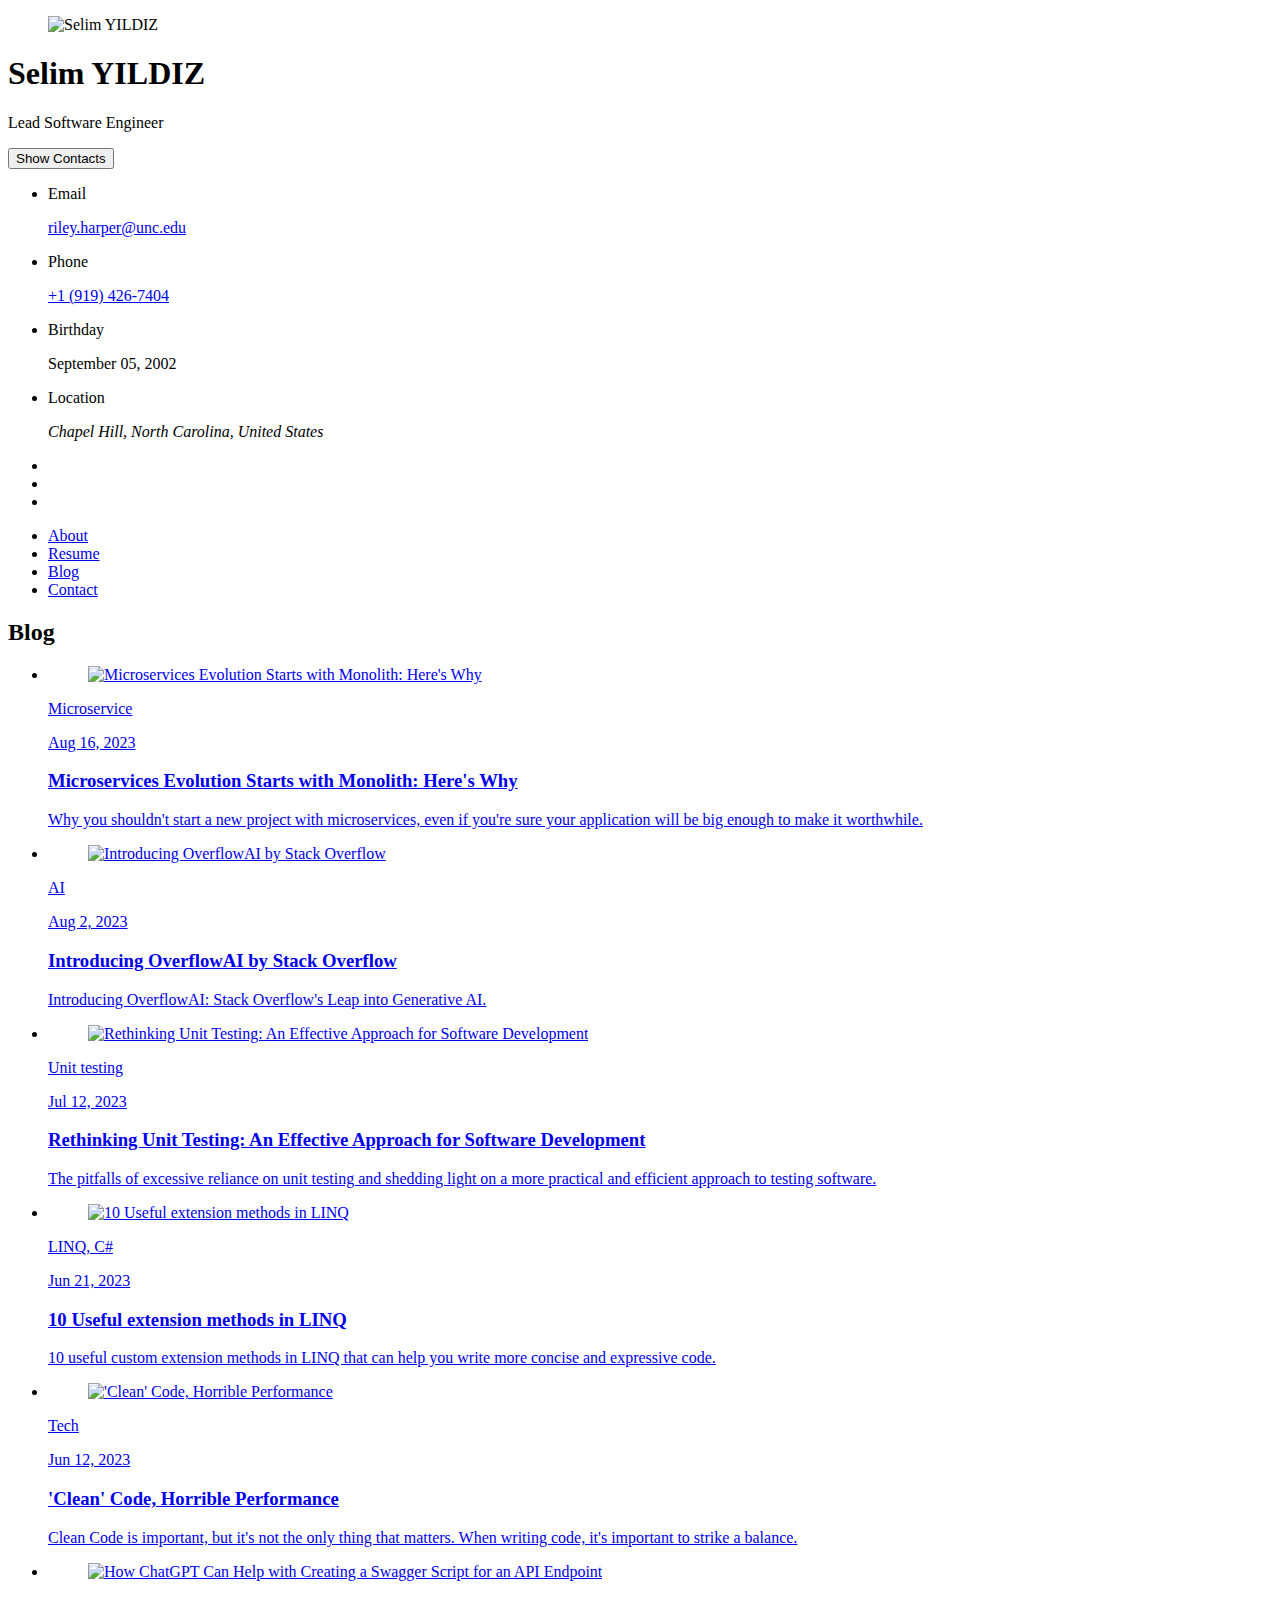
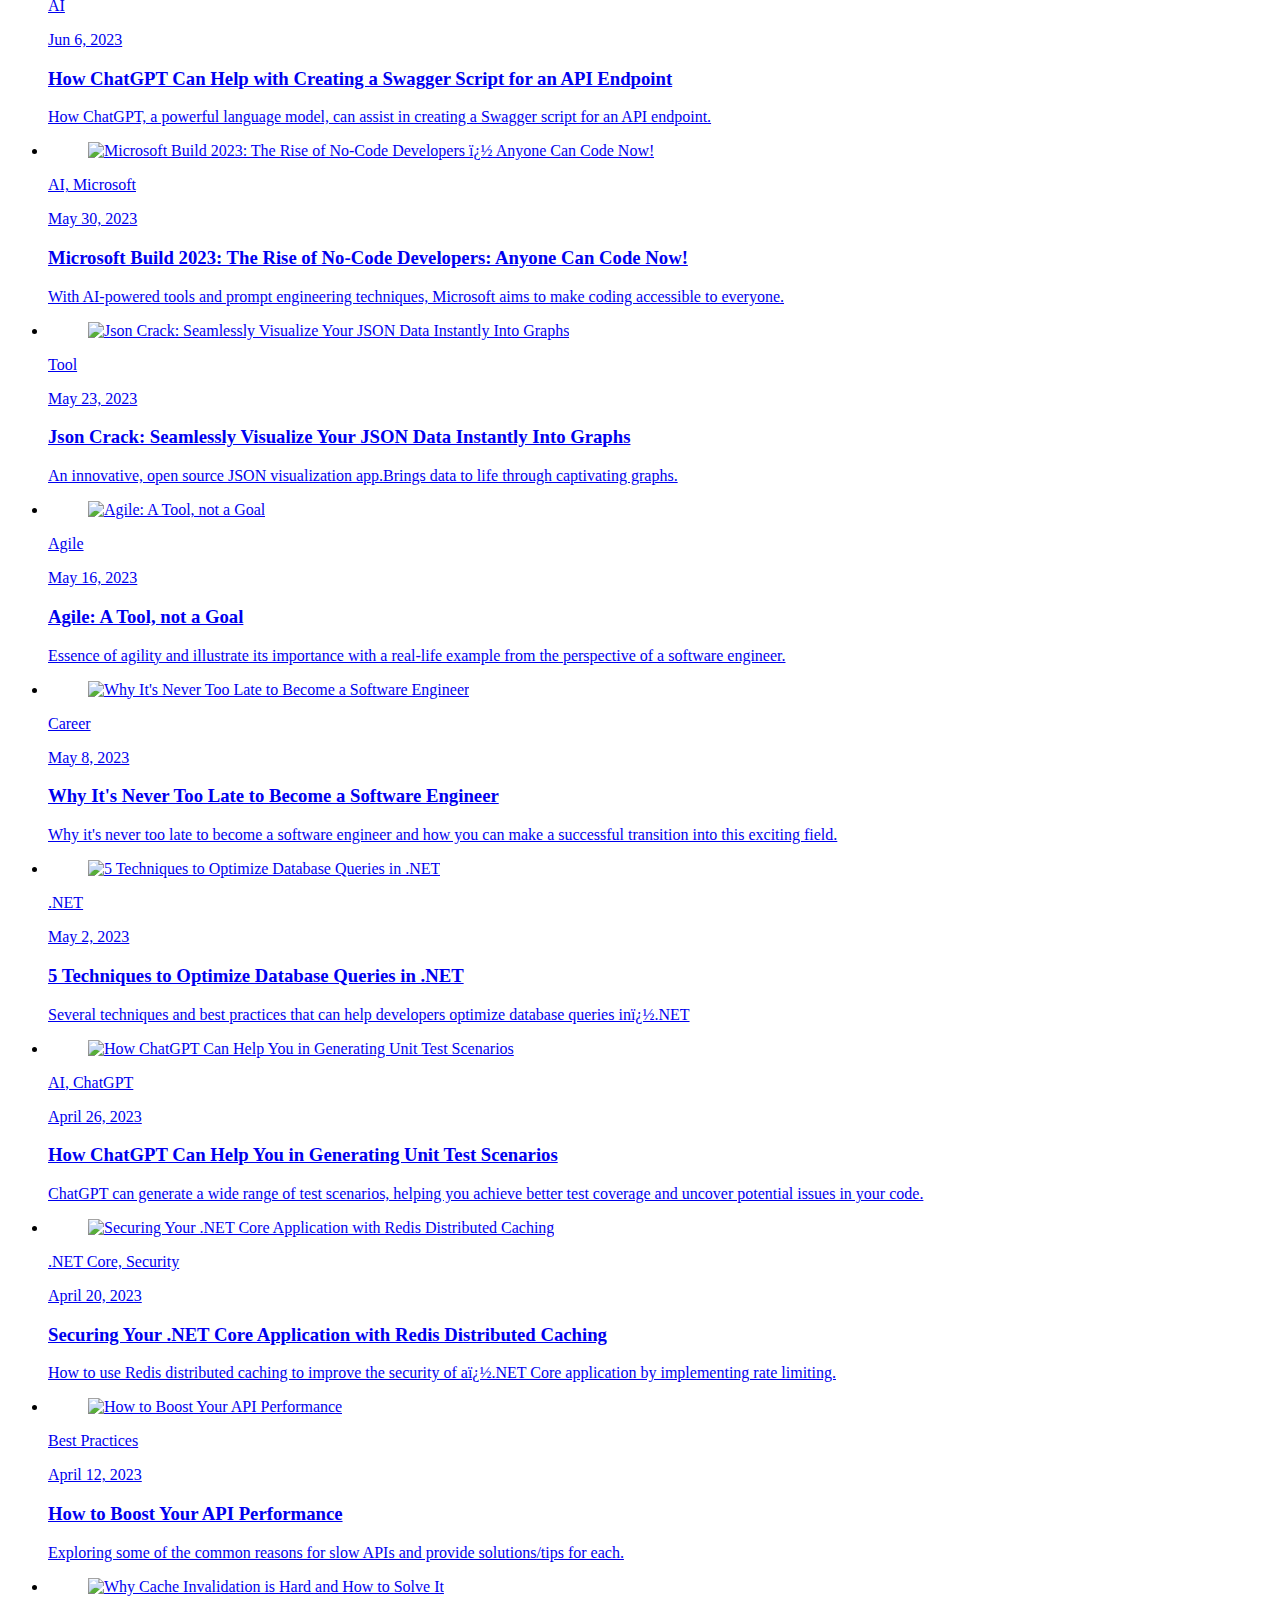
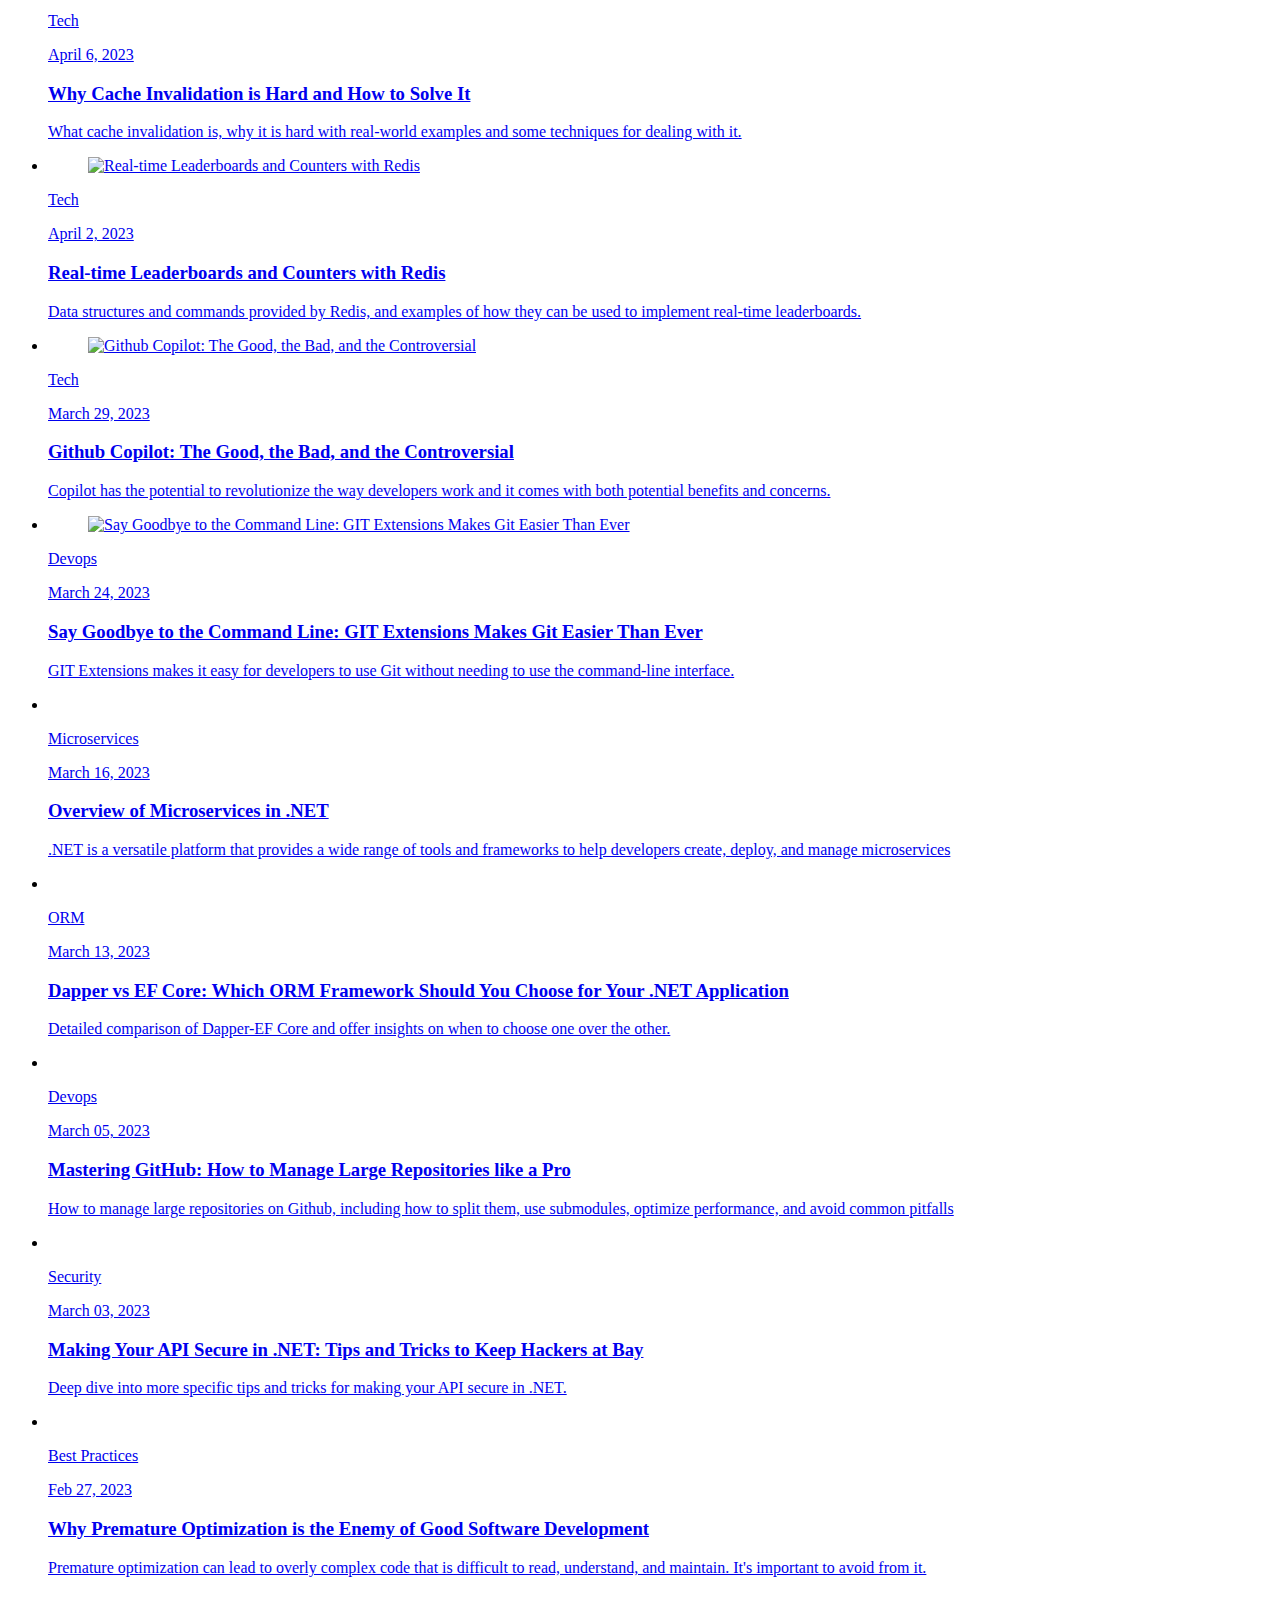
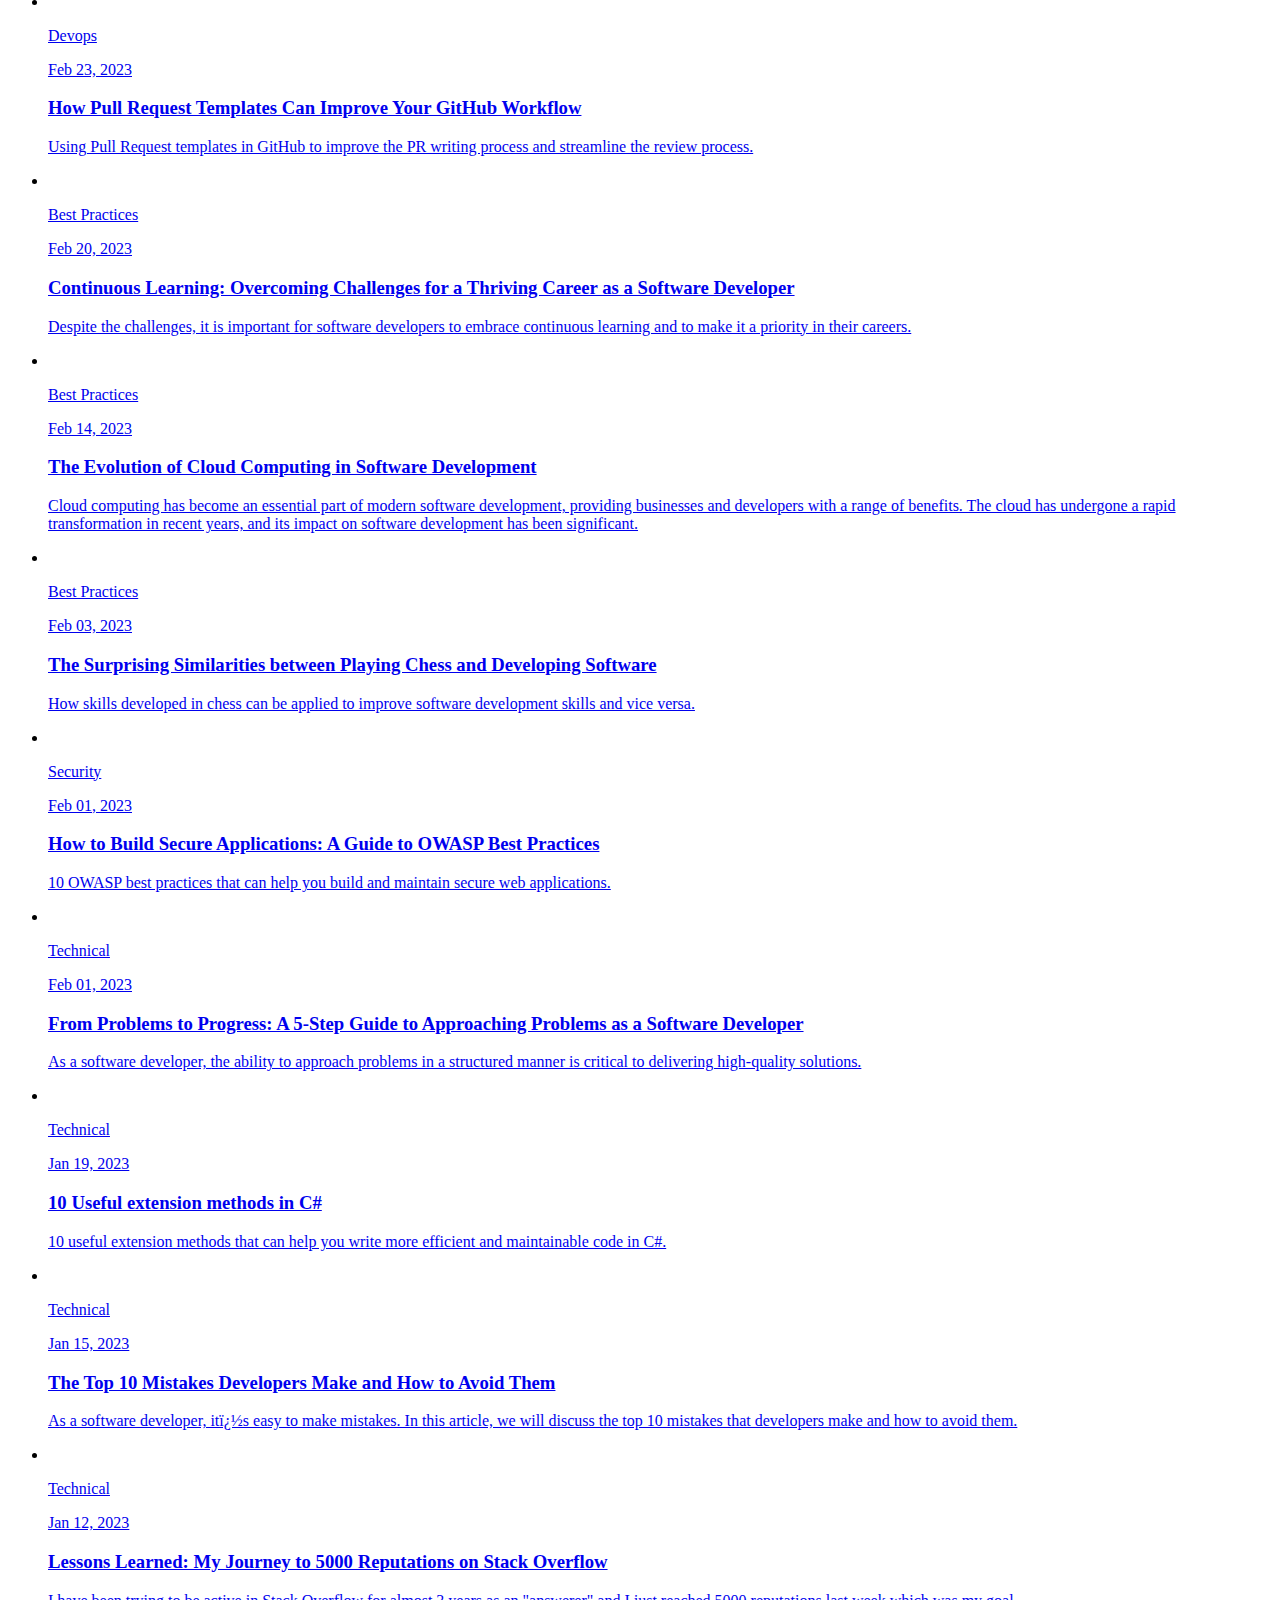
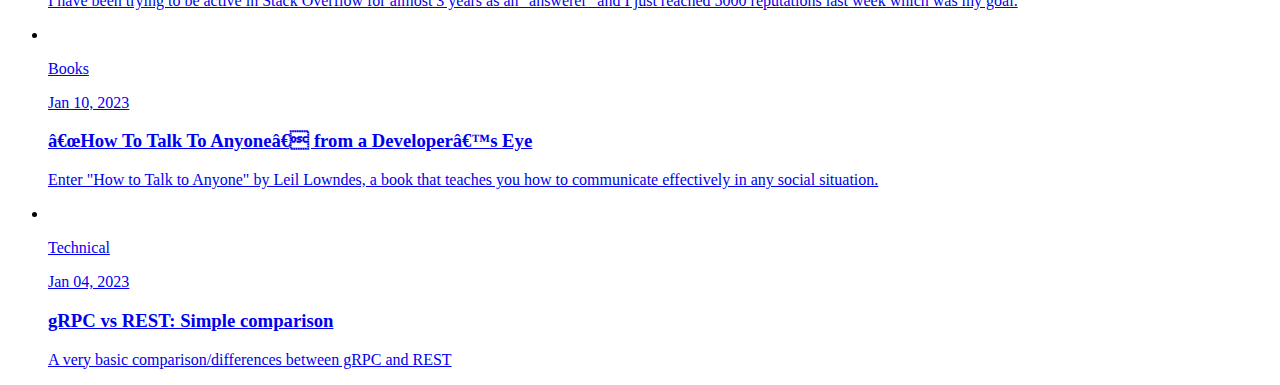
==== blog.html @ 23a2cef8 "Update blog.html" ====
<!DOCTYPE html>
<html lang="en">

<head>
    <meta http-equiv="X-UA-Compatible" content="text/html; charset=utf-8">
    <meta name="viewport" content="width=device-width, initial-scale=1.0">
    <title>Selim YILDIZ - Blog</title>

    <!--
    - favicon
    -->
    <link rel="shortcut icon" href="./assets/images/logo.ico" type="image/x-icon">

    <!--
    - custom css link
    -->
    <link rel="stylesheet" href="./assets/css/style.css">

    <!--
    - google font link
    -->
    <link rel="preconnect" href="https://fonts.googleapis.com">
    <link rel="preconnect" href="https://fonts.gstatic.com" crossorigin>
    <link href="https://fonts.googleapis.com/css2?family=Poppins:wght@300;400;500;600&display=swap" rel="stylesheet">
    <!-- Google tag (gtag.js) -->
    <script async src="https://www.googletagmanager.com/gtag/js?id=G-LXQLH66J4S"></script>
    <script>
        window.dataLayer = window.dataLayer || [];
        function gtag() { dataLayer.push(arguments); }
        gtag('js', new Date());

        gtag('config', 'G-LXQLH66J4S');
    </script>
</head>

<body>

    <!--
      - #MAIN
    -->

    <main>

        <!--
          - #SIDEBAR
        -->

        <aside class="sidebar" data-sidebar>

            <div class="sidebar-info">

                <figure class="avatar-box">
                    <img src="./assets/images/profile_picture_1.jpg" alt="Selim YILDIZ" width="80">
                </figure>

                <div class="info-content">
                    <h1 class="name" title="Selim YILDIZ">Selim YILDIZ</h1>

                    <p class="title">Lead Software Engineer</p>
                </div>

                <button class="info_more-btn" data-sidebar-btn>
                    <span>Show Contacts</span>

                    <ion-icon name="chevron-down"></ion-icon>
                </button>

            </div>

            <div class="sidebar-info_more">

                <div class="separator"></div>

                <ul class="contacts-list">

                    <li class="contact-item">

                        <div class="icon-box">
                            <ion-icon name="mail-outline"></ion-icon>
                        </div>

                        <div class="contact-info">
                            <p class="contact-title">Email</p>

                            <a href="mailto:selimyildiz91@gmail.com" class="contact-link">riley.harper@unc.edu</a>
                        </div>

                    </li>

                    <li class="contact-item">

                        <div class="icon-box">
                            <ion-icon name="phone-portrait-outline"></ion-icon>
                        </div>

                        <div class="contact-info">
                            <p class="contact-title">Phone</p>

                            <a href="tel:+46700093165" class="contact-link">+1 (919) 426-7404</a>
                        </div>

                    </li>

                    <li class="contact-item">

                        <div class="icon-box">
                            <ion-icon name="calendar-outline"></ion-icon>
                        </div>

                        <div class="contact-info">
                            <p class="contact-title">Birthday</p>

                            <time datetime="2002-09-05">September 05, 2002</time>
                        </div>

                    </li>

                    <li class="contact-item">

                        <div class="icon-box">
                            <ion-icon name="location-outline"></ion-icon>
                        </div>

                        <div class="contact-info">
                            <p class="contact-title">Location</p>

                            <address>Chapel Hill, North Carolina, United States</address>
                        </div>

                    </li>

                </ul>

                <div class="separator"></div>

                <ul class="social-list">

                    <li class="social-item">
                        <a href="https://stackoverflow.com/users/5519709/selim-yildiz" class="social-link">
                            <ion-icon name="logo-stackoverflow"></ion-icon>
                        </a>
                    </li>

                    <li class="social-item">
                        <a href="https://twitter.com/yildizseli" target="_blank" class="social-link">
                            <ion-icon name="logo-twitter"></ion-icon>
                        </a>
                    </li>

                    <li class="social-item">
                        <a href="https://medium.com/@selimyildiz91" class="social-link">
                            <ion-icon name="logo-medium"></ion-icon>
                        </a>
                    </li>

                </ul>

            </div>

        </aside>


        <!--
          - #main-content
        -->

        <div class="main-content">

            <!--
              - #NAVBAR
            -->

            <nav class="navbar">

                <ul class="navbar-list">

                    <li class="navbar-item">
                        <a href="index.html" class="navbar-link">About</a>
                    </li>

                    <li class="navbar-item">
                        <a href="resume.html" class="navbar-link">Resume</a>
                    </li>

                    <li class="navbar-item">
                        <a href="#" class="navbar-link active">Blog</a>
                    </li>

                    <li class="navbar-item">
                        <a href="contact.html" class="navbar-link">Contact</a>
                    </li>

                </ul>

            </nav>

            <!--
                  - #BLOG
                -->

            <article class="blog active" data-page="blog">

                <header>
                    <h2 class="h2 article-title">Blog</h2>
                </header>

                <section class="blog-posts">

                    <ul class="blog-posts-list">
                        <li class="blog-post-item">
                            <a href="https://medium.com/gitconnected/microservices-evolution-starts-with-monolith-heres-why-a0fc466d8aef?source=MyBlog" target="_blank">

                                <figure class="blog-banner-box">
                                    <img src="https://miro.medium.com/v2/resize:fit:828/0*d6_bxO4bnQC2CUlZ" alt="Microservices Evolution Starts with Monolith: Here's Why" loading="lazy">
                                </figure>

                                <div class="blog-content">

                                    <div class="blog-meta">
                                        <p class="blog-category">Microservice</p>

                                        <span class="dot"></span>

                                        <time datetime="2023-08-16">Aug 16, 2023</time>
                                    </div>

                                    <h3 class="h3 blog-item-title">
                                        Microservices Evolution Starts with Monolith: Here's Why
                                    </h3>

                                    <p class="blog-text">
                                        Why you shouldn't start a new project with microservices, even if you're sure your application will be big enough to make it worthwhile.
                                    </p>
                                </div>

                            </a>
                        </li>
                        <li class="blog-post-item">
                            <a href="https://medium.com/ai-in-plain-english/introducing-overflowai-by-stack-overflow-aa83053d1016?source=MyBlog" target="_blank">

                                <figure class="blog-banner-box">
                                    <img src="https://miro.medium.com/v2/resize:fit:828/format:webp/1*0b9Bi7ogdC472wURwMxtYg.png" alt="Introducing OverflowAI by Stack Overflow" loading="lazy">
                                </figure>

                                <div class="blog-content">

                                    <div class="blog-meta">
                                        <p class="blog-category">AI</p>

                                        <span class="dot"></span>

                                        <time datetime="2023-08-02">Aug 2, 2023</time>
                                    </div>

                                    <h3 class="h3 blog-item-title">
                                        Introducing OverflowAI by Stack Overflow
                                    </h3>

                                    <p class="blog-text">
                                        Introducing OverflowAI: Stack Overflow's Leap into Generative AI.
                                    </p>
                                </div>

                            </a>
                        </li>
                        <li class="blog-post-item">
                            <a href="https://medium.com/gitconnected/rethinking-unit-testing-an-effective-approach-for-software-development-84e4ab6b532d?source=MyBlog" target="_blank">

                                <figure class="blog-banner-box">
                                    <img src="https://miro.medium.com/v2/resize:fit:828/format:webp/1*CX7SwRDQaI3lPmHO-K8vlA.png" alt="Rethinking Unit Testing: An Effective Approach for Software Development" loading="lazy">
                                </figure>

                                <div class="blog-content">

                                    <div class="blog-meta">
                                        <p class="blog-category">Unit testing</p>

                                        <span class="dot"></span>

                                        <time datetime="2023-07-12">Jul 12, 2023</time>
                                    </div>

                                    <h3 class="h3 blog-item-title">
                                        Rethinking Unit Testing: An Effective Approach for Software Development
                                    </h3>

                                    <p class="blog-text">
                                        The pitfalls of excessive reliance on unit testing and shedding light on a more practical and efficient approach to testing software.
                                    </p>
                                </div>

                            </a>
                        </li>
                        <li class="blog-post-item">
                            <a href="https://medium.com/gitconnected/10-useful-extension-methods-in-linq-c697f345694c?source=MyBlog" target="_blank">

                                <figure class="blog-banner-box">
                                    <img src="https://miro.medium.com/v2/resize:fit:828/0*fVEbTjxT-Opp9uxk" alt="10 Useful extension methods in LINQ" loading="lazy">
                                </figure>

                                <div class="blog-content">

                                    <div class="blog-meta">
                                        <p class="blog-category">LINQ, C#</p>

                                        <span class="dot"></span>

                                        <time datetime="2023-06-21">Jun 21, 2023</time>
                                    </div>

                                    <h3 class="h3 blog-item-title">
                                        10 Useful extension methods in LINQ
                                    </h3>

                                    <p class="blog-text">
                                        10 useful custom extension methods in LINQ that can help you write more concise and expressive code.
                                    </p>
                                </div>

                            </a>
                        </li>
                        <li class="blog-post-item">
                            <a href="https://levelup.gitconnected.com/clean-code-horrible-performance-2e9a55f9674b?source=MyBlog" target="_blank">

                                <figure class="blog-banner-box">
                                    <img src="https://miro.medium.com/v2/resize:fit:828/0*qMLwkCrcwaz55Vh7" alt="'Clean' Code, Horrible Performance" loading="lazy">
                                </figure>

                                <div class="blog-content">

                                    <div class="blog-meta">
                                        <p class="blog-category">Tech</p>

                                        <span class="dot"></span>

                                        <time datetime="2023-06-12">Jun 12, 2023</time>
                                    </div>

                                    <h3 class="h3 blog-item-title">
                                        'Clean' Code, Horrible Performance
                                    </h3>

                                    <p class="blog-text">
                                        Clean Code is important, but it's not the only thing that matters. When writing code, it's important to strike a balance.
                                    </p>
                                </div>

                            </a>
                        </li>
                        <li class="blog-post-item">
                            <a href="https://levelup.gitconnected.com/how-chatgpt-can-help-with-creating-a-swagger-script-for-an-api-endpoint-af2fa01afb9a?source=MyBlog" target="_blank">

                                <figure class="blog-banner-box">
                                    <img src="https://miro.medium.com/v2/resize:fit:828/0*AhP-okv0VVjvI1zh" alt="How ChatGPT Can Help with Creating a Swagger Script for an API Endpoint" loading="lazy">
                                </figure>

                                <div class="blog-content">

                                    <div class="blog-meta">
                                        <p class="blog-category">AI</p>

                                        <span class="dot"></span>

                                        <time datetime="2023-06-06">Jun 6, 2023</time>
                                    </div>

                                    <h3 class="h3 blog-item-title">
                                        How ChatGPT Can Help with Creating a Swagger Script for an API Endpoint
                                    </h3>

                                    <p class="blog-text">
                                        How ChatGPT, a powerful language model, can assist in creating a Swagger script for an API endpoint.
                                    </p>
                                </div>

                            </a>
                        </li>
                        <li class="blog-post-item">
                            <a href="https://ai.plainenglish.io/microsoft-build-2023-the-rise-of-no-code-developers-anyone-can-code-now-87a77f10c05b?source=MyBlog" target="_blank">

                                <figure class="blog-banner-box">
                                    <img src="https://miro.medium.com/v2/resize:fit:828/format:webp/1*ErX-R8nYZ1S_s6QXBaBOaw.png" alt="Microsoft Build 2023: The Rise of No-Code Developers � Anyone Can Code Now!" loading="lazy">
                                </figure>

                                <div class="blog-content">

                                    <div class="blog-meta">
                                        <p class="blog-category">AI, Microsoft</p>

                                        <span class="dot"></span>

                                        <time datetime="2023-05-30">May 30, 2023</time>
                                    </div>

                                    <h3 class="h3 blog-item-title">
                                        Microsoft Build 2023: The Rise of No-Code Developers: Anyone Can Code Now!
                                    </h3>

                                    <p class="blog-text">
                                        With AI-powered tools and prompt engineering techniques, Microsoft aims to make coding accessible to everyone.
                                    </p>
                                </div>

                            </a>
                        </li>
                        <li class="blog-post-item">
                            <a href="https://levelup.gitconnected.com/json-crack-seamlessly-visualize-your-json-data-instantly-into-graphs-ab357d1ec897?source=MyBlog" target="_blank">

                                <figure class="blog-banner-box">
                                    <img src="https://miro.medium.com/v2/resize:fit:828/format:webp/1*3GNLOg6Q6kySKaFrUEUdjg.png" alt="Json Crack: Seamlessly Visualize Your JSON Data Instantly Into Graphs" loading="lazy">
                                </figure>

                                <div class="blog-content">

                                    <div class="blog-meta">
                                        <p class="blog-category">Tool</p>

                                        <span class="dot"></span>

                                        <time datetime="2023-05-23">May 23, 2023</time>
                                    </div>

                                    <h3 class="h3 blog-item-title">
                                        Json Crack: Seamlessly Visualize Your JSON Data Instantly Into Graphs
                                    </h3>

                                    <p class="blog-text">
                                        An innovative, open source JSON visualization app.Brings data to life through captivating graphs.
                                    </p>
                                </div>

                            </a>
                        </li>
                        <li class="blog-post-item">
                            <a href="https://levelup.gitconnected.com/agile-a-tool-not-a-goal-bc534f29353a?source=MyBlog" target="_blank">

                                <figure class="blog-banner-box">
                                    <img src="https://miro.medium.com/v2/resize:fit:828/0*hxA9S1URfV1v13dC" alt="Agile: A Tool, not a Goal" loading="lazy">
                                </figure>

                                <div class="blog-content">

                                    <div class="blog-meta">
                                        <p class="blog-category">Agile</p>

                                        <span class="dot"></span>

                                        <time datetime="2023-05-16">May 16, 2023</time>
                                    </div>

                                    <h3 class="h3 blog-item-title">
                                        Agile: A Tool, not a Goal
                                    </h3>

                                    <p class="blog-text">
                                        Essence of agility and illustrate its importance with a real-life example from the perspective of a software engineer.
                                    </p>
                                </div>

                            </a>
                        </li>
                        <li class="blog-post-item">
                            <a href="https://levelup.gitconnected.com/why-its-never-too-late-to-become-a-software-engineer-f6ae7b3582c2?source=MyBlog" target="_blank">

                                <figure class="blog-banner-box">
                                    <img src="https://miro.medium.com/v2/resize:fit:828/0*q0RDpR8aBabawy2p" alt="Why It's Never Too Late to Become a Software Engineer" loading="lazy">
                                </figure>

                                <div class="blog-content">

                                    <div class="blog-meta">
                                        <p class="blog-category">Career</p>

                                        <span class="dot"></span>

                                        <time datetime="2023-05-08">May 8, 2023</time>
                                    </div>

                                    <h3 class="h3 blog-item-title">
                                        Why It's Never Too Late to Become a Software Engineer
                                    </h3>

                                    <p class="blog-text">
                                        Why it's never too late to become a software engineer and how you can make a successful transition into this exciting field.
                                    </p>
                                </div>

                            </a>
                        </li>
                        <li class="blog-post-item">
                            <a href="https://medium.com/gitconnected/5-techniques-to-optimize-database-queries-in-net-612eefc7a1dd?source=MyBlog" target="_blank">

                                <figure class="blog-banner-box">
                                    <img src="https://miro.medium.com/v2/resize:fit:828/format:webp/1*pVufWHWRQOG8zsjprmssCw@2x.jpeg" alt="5 Techniques to Optimize Database Queries in .NET" loading="lazy">
                                </figure>

                                <div class="blog-content">

                                    <div class="blog-meta">
                                        <p class="blog-category">.NET</p>

                                        <span class="dot"></span>

                                        <time datetime="2023-05-02">May 2, 2023</time>
                                    </div>

                                    <h3 class="h3 blog-item-title">
                                        5 Techniques to Optimize Database Queries in .NET
                                    </h3>

                                    <p class="blog-text">
                                        Several techniques and best practices that can help developers optimize database queries in�.NET
                                    </p>
                                </div>

                            </a>
                        </li>
                        <li class="blog-post-item">
                            <a href="https://ai.plainenglish.io/how-chatgpt-can-help-you-in-generating-unit-test-scenarios-d67751497c35?source=MyBlog" target="_blank">

                                <figure class="blog-banner-box">
                                    <img src="https://miro.medium.com/v2/resize:fit:828/0*9ozjj0GgC1LBoeal" alt="How ChatGPT Can Help You in Generating Unit Test Scenarios" loading="lazy">
                                </figure>

                                <div class="blog-content">

                                    <div class="blog-meta">
                                        <p class="blog-category">AI, ChatGPT</p>

                                        <span class="dot"></span>

                                        <time datetime="2023-04-26">April 26, 2023</time>
                                    </div>

                                    <h3 class="h3 blog-item-title">
                                        How ChatGPT Can Help You in Generating Unit Test Scenarios
                                    </h3>

                                    <p class="blog-text">
                                        ChatGPT can generate a wide range of test scenarios, helping you achieve better test coverage and uncover potential issues in your code.
                                    </p>
                                </div>

                            </a>
                        </li>
                        <li class="blog-post-item">
                            <a href="https://medium.com/gitconnected/securing-your-net-core-application-with-redis-distributed-caching-4e719f02a4e3?source=MyBlog" target="_blank">

                                <figure class="blog-banner-box">
                                    <img src="https://miro.medium.com/v2/resize:fit:828/0*Z4AcwcXSeslybBVD" alt="Securing Your .NET Core Application with Redis Distributed Caching" loading="lazy">
                                </figure>

                                <div class="blog-content">

                                    <div class="blog-meta">
                                        <p class="blog-category">.NET Core, Security</p>

                                        <span class="dot"></span>

                                        <time datetime="2023-04-20">April 20, 2023</time>
                                    </div>

                                    <h3 class="h3 blog-item-title">
                                        Securing Your .NET Core Application with Redis Distributed Caching
                                    </h3>

                                    <p class="blog-text">
                                        How to use Redis distributed caching to improve the security of a�.NET Core application by implementing rate limiting.
                                    </p>
                                </div>

                            </a>
                        </li>
                        <li class="blog-post-item">
                            <a href="https://medium.com/gitconnected/how-to-boost-your-api-performance-32d481908f28?source=MyBlog" target="_blank">

                                <figure class="blog-banner-box">
                                    <img src="https://miro.medium.com/v2/resize:fit:828/0*9eFHL1tpW5S71XBI" alt="How to Boost Your API Performance" loading="lazy">
                                </figure>

                                <div class="blog-content">

                                    <div class="blog-meta">
                                        <p class="blog-category">Best Practices</p>

                                        <span class="dot"></span>

                                        <time datetime="2023-04-12">April 12, 2023</time>
                                    </div>

                                    <h3 class="h3 blog-item-title">
                                        How to Boost Your API Performance
                                    </h3>

                                    <p class="blog-text">
                                        Exploring some of the common reasons for slow APIs and provide solutions/tips for each.
                                    </p>
                                </div>

                            </a>
                        </li>
                        <li class="blog-post-item">
                            <a href="https://medium.com/gitconnected/why-cache-invalidation-is-hard-and-how-to-solve-it-7921ffe4f6eb?source=MyBlog" target="_blank">

                                <figure class="blog-banner-box">
                                    <img src="./assets/images/blog-20.jpg" alt="Why Cache Invalidation is Hard and How to Solve It" loading="lazy">
                                </figure>

                                <div class="blog-content">

                                    <div class="blog-meta">
                                        <p class="blog-category">Tech</p>

                                        <span class="dot"></span>

                                        <time datetime="2023-04-06">April 6, 2023</time>
                                    </div>

                                    <h3 class="h3 blog-item-title">
                                        Why Cache Invalidation is Hard and How to Solve It
                                    </h3>

                                    <p class="blog-text">
                                        What cache invalidation is, why it is hard with real-world examples and some techniques for dealing with it.
                                    </p>
                                </div>

                            </a>
                        </li>
                        <li class="blog-post-item">
                            <a href="https://medium.com/geekculture/real-time-leaderboards-and-counters-with-redis-67bb0832f099?source=MyBlog" target="_blank">

                                <figure class="blog-banner-box">
                                    <img src="./assets/images/blog-19.jpg" alt="Real-time Leaderboards and Counters with Redis" loading="lazy">
                                </figure>

                                <div class="blog-content">

                                    <div class="blog-meta">
                                        <p class="blog-category">Tech</p>

                                        <span class="dot"></span>

                                        <time datetime="2023-04-02">April 2, 2023</time>
                                    </div>

                                    <h3 class="h3 blog-item-title">
                                        Real-time Leaderboards and Counters with Redis
                                    </h3>

                                    <p class="blog-text">
                                        Data structures and commands provided by Redis, and examples of how they can be used to implement real-time leaderboards.
                                    </p>
                                </div>

                            </a>
                        </li>
                        <li class="blog-post-item">
                            <a href="https://ai.plainenglish.io/github-copilot-the-good-the-bad-and-the-controversial-d17a47f494a0?source=MyBlog" target="_blank">

                                <figure class="blog-banner-box">
                                    <img src="./assets/images/blog-18.png" alt="Github Copilot: The Good, the Bad, and the Controversial" loading="lazy">
                                </figure>

                                <div class="blog-content">

                                    <div class="blog-meta">
                                        <p class="blog-category">Tech</p>

                                        <span class="dot"></span>

                                        <time datetime="2023-03-29">March 29, 2023</time>
                                    </div>

                                    <h3 class="h3 blog-item-title">
                                        Github Copilot: The Good, the Bad, and the Controversial
                                    </h3>

                                    <p class="blog-text">
                                        Copilot has the potential to revolutionize the way developers work and it comes with both potential benefits and concerns.
                                    </p>
                                </div>

                            </a>
                        </li>
                        <li class="blog-post-item">
                            <a href="https://levelup.gitconnected.com/say-goodbye-to-the-command-line-git-extensions-makes-git-easier-than-ever-d1188e24de8e?source=MyBlog" target="_blank">

                                <figure class="blog-banner-box">
                                    <img src="./assets/images/blog-17.jpg" alt="Say Goodbye to the Command Line: GIT Extensions Makes Git Easier Than Ever" loading="lazy">
                                </figure>

                                <div class="blog-content">

                                    <div class="blog-meta">
                                        <p class="blog-category">Devops</p>

                                        <span class="dot"></span>

                                        <time datetime="2023-03-24">March 24, 2023</time>
                                    </div>

                                    <h3 class="h3 blog-item-title">
                                        Say Goodbye to the Command Line: GIT Extensions Makes Git Easier Than Ever
                                    </h3>

                                    <p class="blog-text">
                                        GIT Extensions makes it easy for developers to use Git without needing to use the command-line interface.
                                    </p>
                                </div>

                            </a>
                        </li>
                        <li class="blog-post-item">
                            <a href="https://levelup.gitconnected.com/overview-of-microservices-in-net-b5d077bd3980" target="_blank">

                                <figure class="blog-banner-box">
                                    <img src="./assets/images/blog-16.jpg" alt="Overview of Microservices in .NET" loading="lazy">
                                </figure>

                                <div class="blog-content">

                                    <div class="blog-meta">
                                        <p class="blog-category">Microservices</p>

                                        <span class="dot"></span>

                                        <time datetime="2023-03-16">March 16, 2023</time>
                                    </div>

                                    <h3 class="h3 blog-item-title">
                                        Overview of Microservices in .NET
                                    </h3>

                                    <p class="blog-text">
                                        .NET is a versatile platform that provides a wide range of tools and frameworks to help developers create, deploy, and manage microservices
                                    </p>
                                </div>

                            </a>
                        </li>
                        <li class="blog-post-item">
                            <a href="https://medium.com/gitconnected/dapper-vs-ef-core-which-orm-framework-should-you-choose-for-your-net-application-54f2723b176a" target="_blank">

                                <figure class="blog-banner-box">
                                    <img src="./assets/images/blog-15.jpg" alt="Dapper vs EF Core: Which ORM Framework Should You Choose for Your .NET Application" loading="lazy">
                                </figure>

                                <div class="blog-content">

                                    <div class="blog-meta">
                                        <p class="blog-category">ORM</p>

                                        <span class="dot"></span>

                                        <time datetime="2023-03-13">March 13, 2023</time>
                                    </div>

                                    <h3 class="h3 blog-item-title">
                                        Dapper vs EF Core: Which ORM Framework Should You Choose for Your .NET Application
                                    </h3>

                                    <p class="blog-text">
                                        Detailed comparison of Dapper-EF Core and offer insights on when to choose one over the other.
                                    </p>
                                </div>

                            </a>
                        </li>
                        <li class="blog-post-item">
                            <a href="https://medium.com/geekculture/mastering-github-how-to-manage-large-repositories-like-a-pro-8450b256254" target="_blank">

                                <figure class="blog-banner-box">
                                    <img src="./assets/images/blog-14.jpg" alt="Mastering GitHub: How to Manage Large Repositories like a Pro" loading="lazy">
                                </figure>

                                <div class="blog-content">

                                    <div class="blog-meta">
                                        <p class="blog-category">Devops</p>

                                        <span class="dot"></span>

                                        <time datetime="2023-03-05">March 05, 2023</time>
                                    </div>

                                    <h3 class="h3 blog-item-title">
                                        Mastering GitHub: How to Manage Large Repositories like a Pro
                                    </h3>

                                    <p class="blog-text">
                                        How to manage large repositories on Github, including how to split them, use submodules, optimize performance, and avoid common pitfalls
                                    </p>

                                </div>

                            </a>
                        </li>
                        <li class="blog-post-item">
                            <a href="https://levelup.gitconnected.com/making-your-api-secure-in-net-tips-and-tricks-to-keep-hackers-at-bay-c705730626de" target="_blank">

                                <figure class="blog-banner-box">
                                    <img src="./assets/images/blog-13.jpg" alt="Making Your API Secure in .NET: Tips and Tricks to Keep Hackers at Bay" loading="lazy">
                                </figure>

                                <div class="blog-content">

                                    <div class="blog-meta">
                                        <p class="blog-category">Security</p>

                                        <span class="dot"></span>

                                        <time datetime="2023-03-03">March 03, 2023</time>
                                    </div>

                                    <h3 class="h3 blog-item-title">
                                        Making Your API Secure in .NET: Tips and Tricks to Keep Hackers at Bay
                                    </h3>

                                    <p class="blog-text">
                                        Deep dive into more specific tips and tricks for making your API secure in .NET.
                                    </p>

                                </div>

                            </a>
                        </li>
                        <li class="blog-post-item">
                            <a href="https://levelup.gitconnected.com/why-premature-optimization-is-the-enemy-of-good-software-development-11bc247640f6" target="_blank">

                                <figure class="blog-banner-box">
                                    <img src="./assets/images/blog-12.jpg" alt="Why Premature Optimization is the Enemy of Good Software Development" loading="lazy">
                                </figure>

                                <div class="blog-content">

                                    <div class="blog-meta">
                                        <p class="blog-category">Best Practices</p>

                                        <span class="dot"></span>

                                        <time datetime="2023-02-27">Feb 27, 2023</time>
                                    </div>

                                    <h3 class="h3 blog-item-title">
                                        Why Premature Optimization is the Enemy of Good Software Development
                                    </h3>

                                    <p class="blog-text">
                                        Premature optimization can lead to overly complex code that is difficult to read, understand, and maintain. It's important to avoid from it.
                                    </p>

                                </div>

                            </a>
                        </li>
                        <li class="blog-post-item">
                            <a href="https://levelup.gitconnected.com/how-pull-request-templates-can-improve-your-github-workflow-9114a17cb360" target="_blank">

                                <figure class="blog-banner-box">
                                    <img src="./assets/images/blog-11.jpg" alt="How Pull Request Templates Can Improve Your GitHub Workflow" loading="lazy">
                                </figure>

                                <div class="blog-content">

                                    <div class="blog-meta">
                                        <p class="blog-category">Devops</p>

                                        <span class="dot"></span>

                                        <time datetime="2023-02-23">Feb 23, 2023</time>
                                    </div>

                                    <h3 class="h3 blog-item-title">
                                        How Pull Request Templates Can Improve Your GitHub Workflow
                                    </h3>

                                    <p class="blog-text">
                                        Using Pull Request templates in GitHub to improve the PR writing process and streamline the review process.
                                    </p>

                                </div>

                            </a>
                        </li>
                        <li class="blog-post-item">
                            <a href="https://levelup.gitconnected.com/continuous-learning-overcoming-challenges-for-a-thriving-career-as-a-software-developer-ae9779be711b" target="_blank">

                                <figure class="blog-banner-box">
                                    <img src="./assets/images/blog-10.jpg" alt="Continuous Learning: Overcoming Challenges for a Thriving Career as a Software Developer" loading="lazy">
                                </figure>

                                <div class="blog-content">

                                    <div class="blog-meta">
                                        <p class="blog-category">Best Practices</p>

                                        <span class="dot"></span>

                                        <time datetime="2023-02-20">Feb 20, 2023</time>
                                    </div>

                                    <h3 class="h3 blog-item-title">
                                        Continuous Learning: Overcoming Challenges for a Thriving Career as a Software Developer
                                    </h3>

                                    <p class="blog-text">
                                        Despite the challenges, it is important for software developers to embrace continuous learning and to make it a priority in their careers.
                                    </p>

                                </div>

                            </a>
                        </li>
                        <li class="blog-post-item">
                            <a href="https://levelup.gitconnected.com/the-evolution-of-cloud-computing-in-software-development-fadb1cc2e808" target="_blank">

                                <figure class="blog-banner-box">
                                    <img src="./assets/images/blog-9.jpg" alt="The Evolution of Cloud Computing in Software Development" loading="lazy">
                                </figure>

                                <div class="blog-content">

                                    <div class="blog-meta">
                                        <p class="blog-category">Best Practices</p>

                                        <span class="dot"></span>

                                        <time datetime="2023-02-14">Feb 14, 2023</time>
                                    </div>

                                    <h3 class="h3 blog-item-title">
                                        The Evolution of Cloud Computing in Software Development
                                    </h3>

                                    <p class="blog-text">
                                        Cloud computing has become an essential part of modern software development, providing businesses and developers with a range of benefits. The cloud has undergone a rapid transformation in recent years, and its impact on software development has been significant.
                                    </p>

                                </div>

                            </a>
                        </li>
                        <li class="blog-post-item">
                            <a href="https://levelup.gitconnected.com/the-surprising-similarities-between-playing-chess-and-developing-software-e18dee837e81" target="_blank">

                                <figure class="blog-banner-box">
                                    <img src="./assets/images/blog-8.jpg" alt="The Surprising Similarities between Playing Chess and Developing Software" loading="lazy">
                                </figure>

                                <div class="blog-content">

                                    <div class="blog-meta">
                                        <p class="blog-category">Best Practices</p>

                                        <span class="dot"></span>

                                        <time datetime="2023-02-03">Feb 03, 2023</time>
                                    </div>

                                    <h3 class="h3 blog-item-title">
                                        The Surprising Similarities between Playing Chess and Developing Software
                                    </h3>

                                    <p class="blog-text">
                                        How skills developed in chess can be applied to improve software development skills and vice versa.
                                    </p>

                                </div>

                            </a>
                        </li>
                        <li class="blog-post-item">
                            <a href="https://medium.com/gitconnected/how-to-build-secure-applications-a-guide-to-owasp-best-practices-3d11ba406f41" target="_blank">

                                <figure class="blog-banner-box">
                                    <img src="./assets/images/blog-7.jpg" alt="How to Build Secure Applications: A Guide to OWASP Best Practices" loading="lazy">
                                </figure>

                                <div class="blog-content">

                                    <div class="blog-meta">
                                        <p class="blog-category">Security</p>

                                        <span class="dot"></span>

                                        <time datetime="2023-02-01">Feb 01, 2023</time>
                                    </div>

                                    <h3 class="h3 blog-item-title">
                                        How to Build Secure Applications: A Guide to OWASP Best Practices
                                    </h3>

                                    <p class="blog-text">
                                        10 OWASP best practices that can help you build and maintain secure web applications.
                                    </p>

                                </div>

                            </a>
                        </li>

                        <li class="blog-post-item">
                            <a href="https://medium.com/@selimyildiz91/from-problems-to-progress-a-5-step-guide-to-approaching-problems-as-a-software-developer-e42346e89cd1" target="_blank">

                                <figure class="blog-banner-box">
                                    <img src="./assets/images/blog-6.jpg" alt="From Problems to Progress: A 5-Step Guide to Approaching Problems as a Software Developer" loading="lazy">
                                </figure>

                                <div class="blog-content">

                                    <div class="blog-meta">
                                        <p class="blog-category">Technical</p>

                                        <span class="dot"></span>

                                        <time datetime="2023-02-01">Feb 01, 2023</time>
                                    </div>

                                    <h3 class="h3 blog-item-title">
                                        From Problems to Progress: A 5-Step Guide to Approaching Problems as a Software Developer
                                    </h3>

                                    <p class="blog-text">
                                        As a software developer, the ability to approach problems in a structured manner is critical to delivering high-quality solutions.
                                    </p>

                                </div>

                            </a>
                        </li>

                        <li class="blog-post-item">
                            <a href="https://medium.com/@selimyildiz91/10-useful-extension-methods-in-c-fac176f24cfe" target="_blank">

                                <figure class="blog-banner-box">
                                    <img src="./assets/images/blog-5.jpg" alt="10 Useful extension methods in C#" loading="lazy">
                                </figure>

                                <div class="blog-content">

                                    <div class="blog-meta">
                                        <p class="blog-category">Technical</p>

                                        <span class="dot"></span>

                                        <time datetime="2023-01-19">Jan 19, 2023</time>
                                    </div>

                                    <h3 class="h3 blog-item-title">
                                        10 Useful extension methods in C#
                                    </h3>

                                    <p class="blog-text">
                                        10 useful extension methods that can help you write more efficient and maintainable code in C#.
                                    </p>

                                </div>

                            </a>
                        </li>
                        <li class="blog-post-item">
                            <a href="https://medium.com/@selimyildiz91/the-top-10-mistakes-developers-make-and-how-to-avoid-them-351cf90704b" target="_blank">

                                <figure class="blog-banner-box">
                                    <img src="./assets/images/blog-4.jpg" alt="The Top 10 Mistakes Developers Make and How to Avoid Them" loading="lazy">
                                </figure>

                                <div class="blog-content">

                                    <div class="blog-meta">
                                        <p class="blog-category">Technical</p>

                                        <span class="dot"></span>

                                        <time datetime="2023-01-15">Jan 15, 2023</time>
                                    </div>

                                    <h3 class="h3 blog-item-title">The Top 10 Mistakes Developers Make and How to Avoid Them</h3>

                                    <p class="blog-text">
                                        As a software developer, it�s easy to make mistakes. In this article, we will discuss the top 10 mistakes that developers make and how to avoid them.
                                    </p>

                                </div>

                            </a>
                        </li>
                        <li class="blog-post-item">
                            <a href="https://medium.com/@selimyildiz91/lessons-learned-my-journey-to-5000-reputations-on-stack-overflow-445fa8254383" target="_blank">

                                <figure class="blog-banner-box">
                                    <img src="./assets/images/blog-3.jpg" alt="Lessons Learned: My Journey to 5000 Reputations on Stack Overflow" loading="lazy">
                                </figure>

                                <div class="blog-content">

                                    <div class="blog-meta">
                                        <p class="blog-category">Technical</p>

                                        <span class="dot"></span>

                                        <time datetime="2023-01-12">Jan 12, 2023</time>
                                    </div>

                                    <h3 class="h3 blog-item-title">Lessons Learned: My Journey to 5000 Reputations on Stack Overflow</h3>

                                    <p class="blog-text">
                                        I have been trying to be active in Stack Overflow for almost 3 years as an "answerer" and I just reached 5000 reputations last week which was my goal.
                                    </p>

                                </div>

                            </a>
                        </li>
                        <li class="blog-post-item">
                            <a href="https://medium.com/@selimyildiz91/how-to-talk-to-anyone-from-a-developers-eye-6b3e082bff7a" target="_blank">

                                <figure class="blog-banner-box">
                                    <img src="./assets/images/blog-2.jpg" alt="How To Talk To Anyone: from a Developer's Eye" loading="lazy">
                                </figure>

                                <div class="blog-content">

                                    <div class="blog-meta">
                                        <p class="blog-category">Books</p>

                                        <span class="dot"></span>

                                        <time datetime="2023-01-10">Jan 10, 2023</time>
                                    </div>

                                    <h3 class="h3 blog-item-title">“How To Talk To Anyone” from a Developer’s Eye</h3>

                                    <p class="blog-text">
                                        Enter "How to Talk to Anyone" by Leil Lowndes, a book that teaches you how to communicate effectively in any social situation.
                                    </p>

                                </div>

                            </a>
                        </li>

                        <li class="blog-post-item">
                            <a href="https://medium.com/@selimyildiz91/grpc-vs-rest-simple-comparison-911ac6b5e7e9" target="_blank">

                                <figure class="blog-banner-box">
                                    <img src="./assets/images/blog-1.jpg" alt="gRPC vs REST: Simple comparison" loading="lazy">
                                </figure>

                                <div class="blog-content">

                                    <div class="blog-meta">
                                        <p class="blog-category">Technical</p>

                                        <span class="dot"></span>

                                        <time datetime="2023-01-04">Jan 04, 2023</time>
                                    </div>

                                    <h3 class="h3 blog-item-title">gRPC vs REST: Simple comparison</h3>

                                    <p class="blog-text">
                                        A very basic comparison/differences between gRPC and REST
                                    </p>

                                </div>

                            </a>
                        </li>
                    </ul>

                </section>

            </article>


        </div>

    </main>






    <!--
      - custom js link
    -->
    <script src="./assets/js/script.js"></script>

    <!--
      - ionicon link
    -->
    <script type="module" src="https://unpkg.com/ionicons@5.5.2/dist/ionicons/ionicons.esm.js"></script>
    <script nomodule src="https://unpkg.com/ionicons@5.5.2/dist/ionicons/ionicons.js"></script>

</body>

</html>
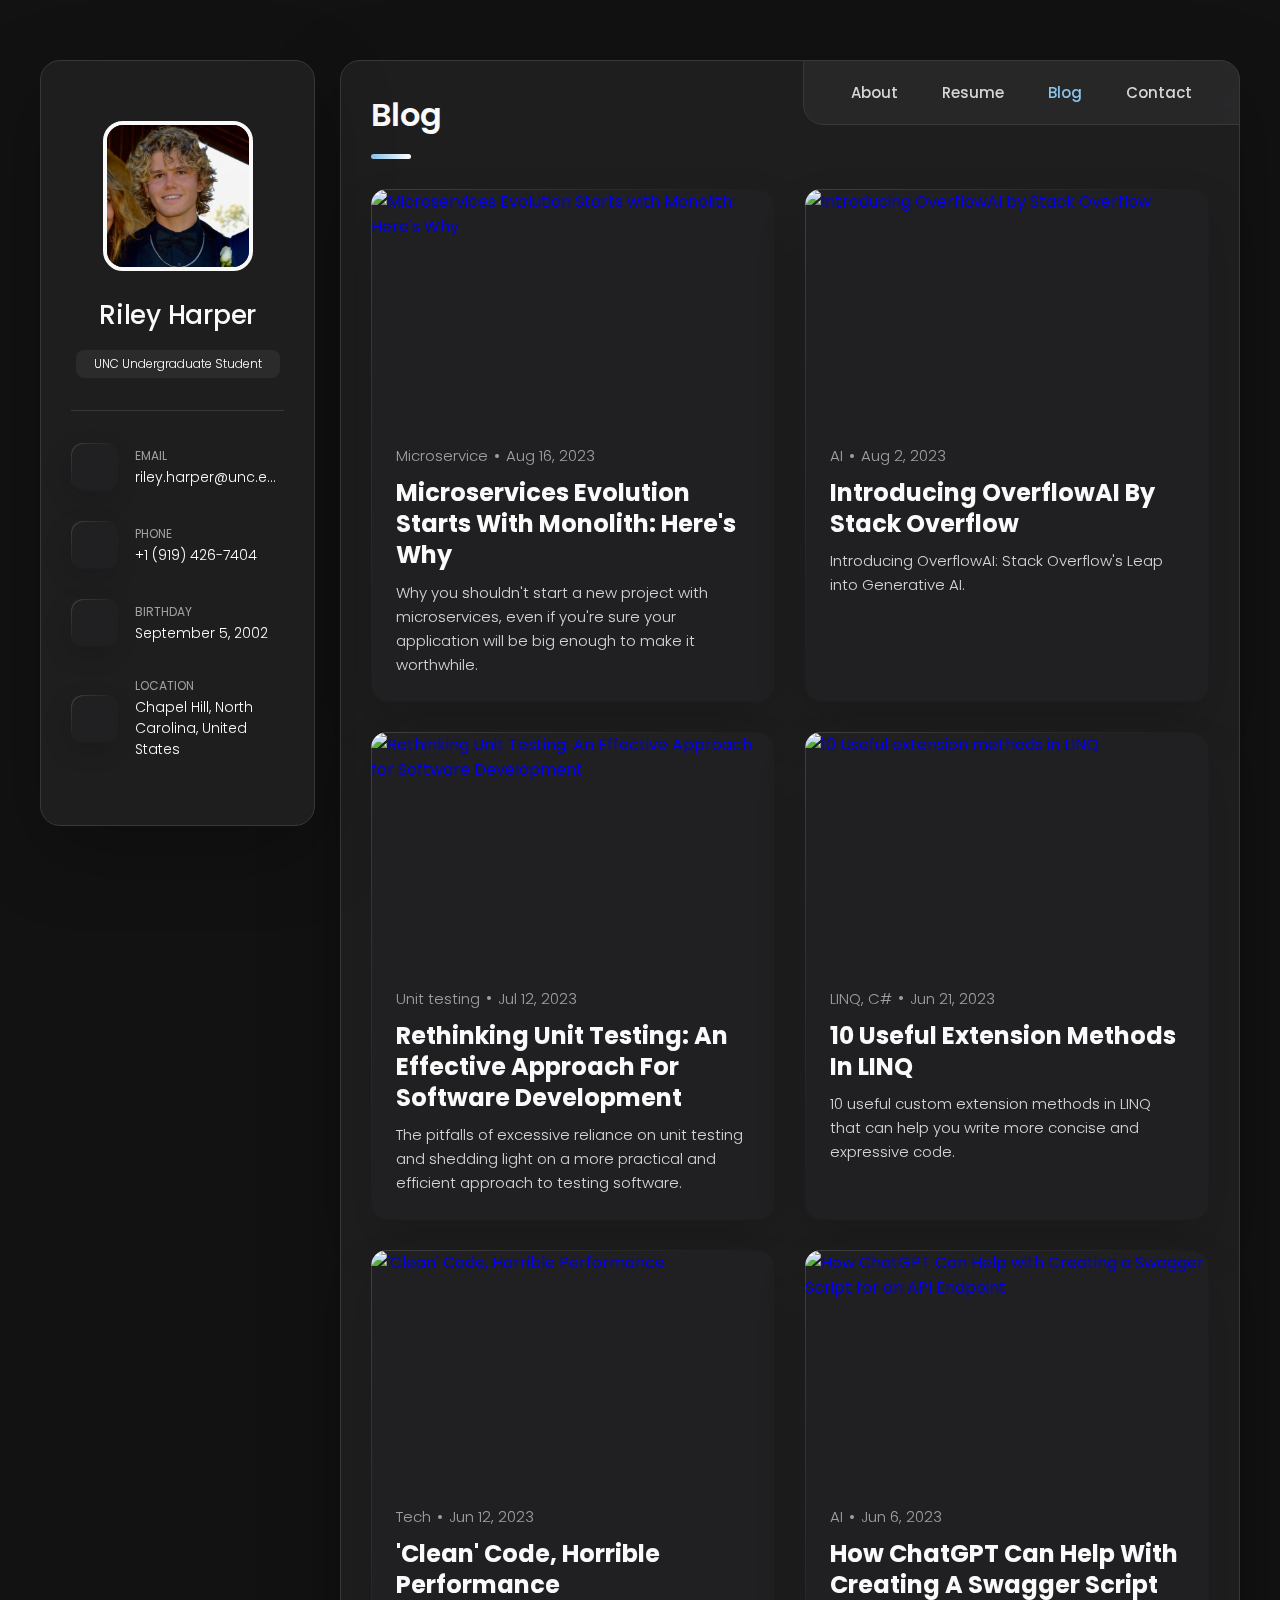
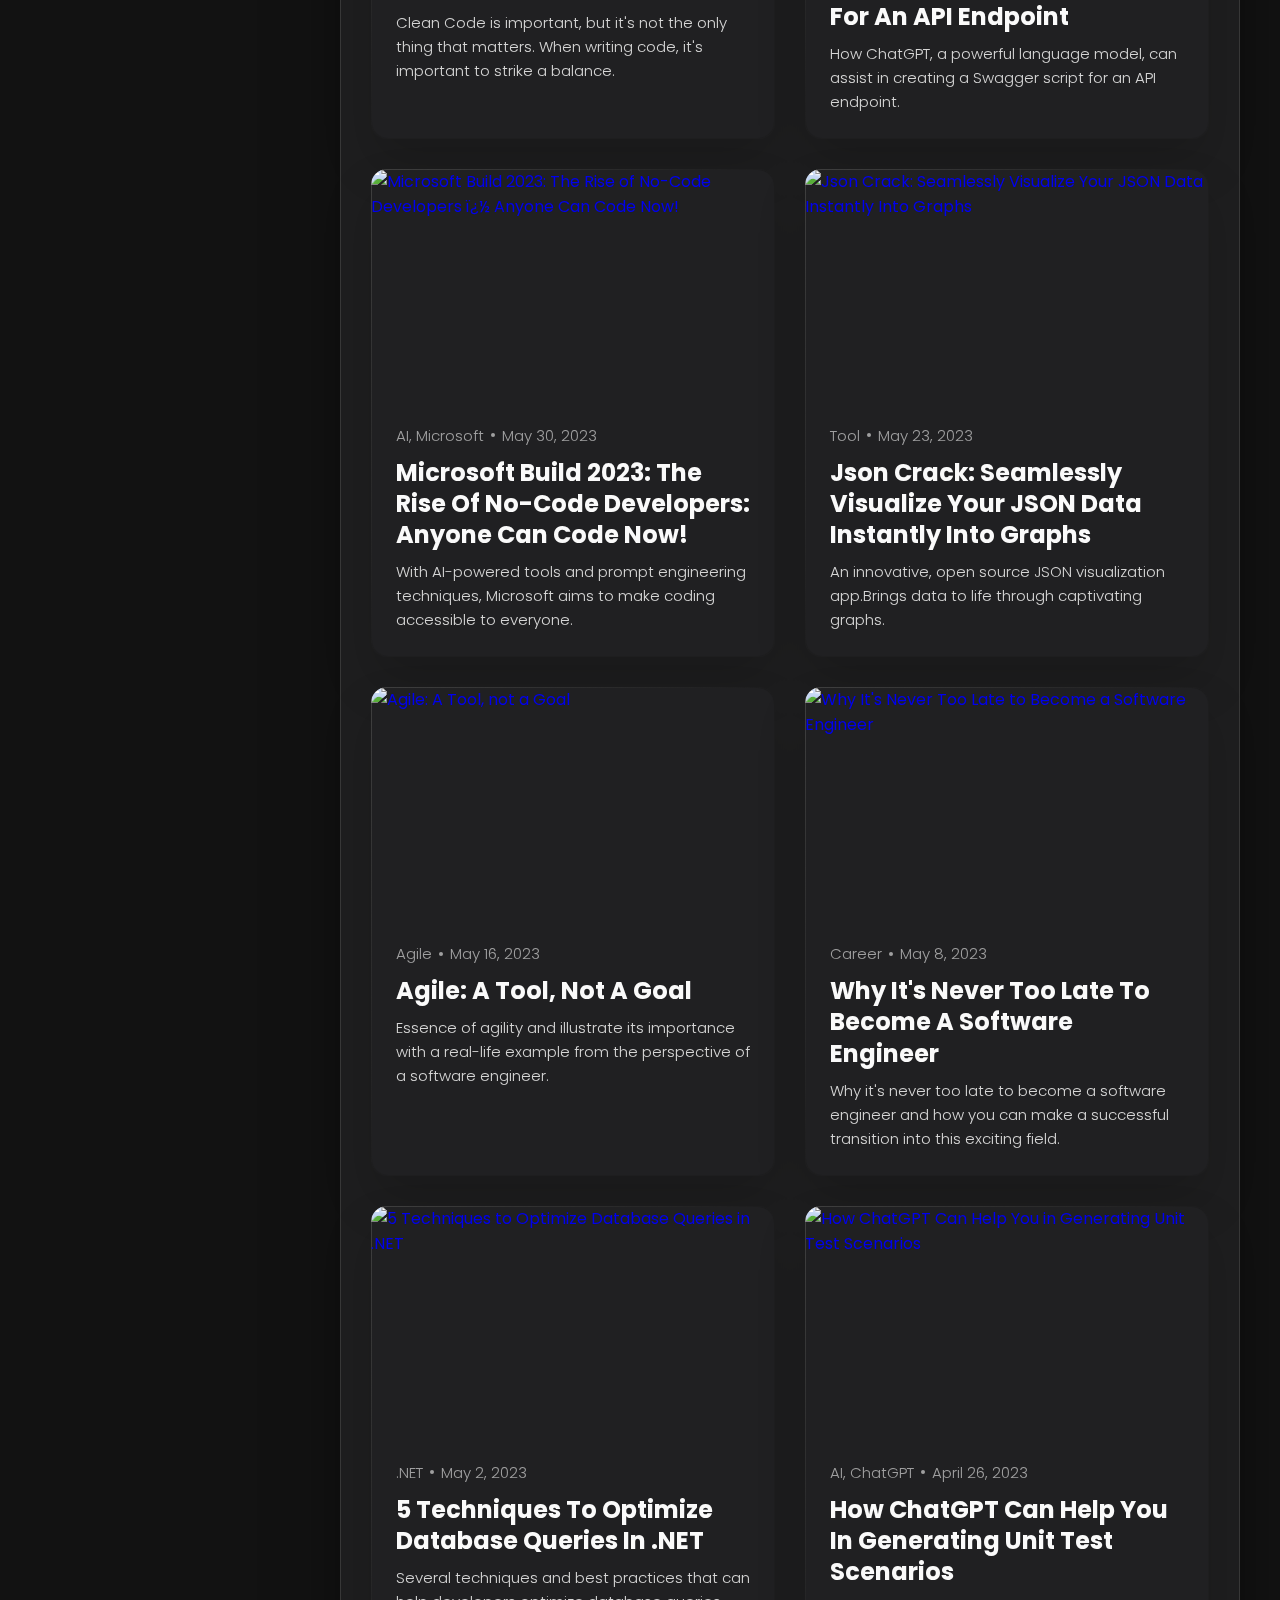
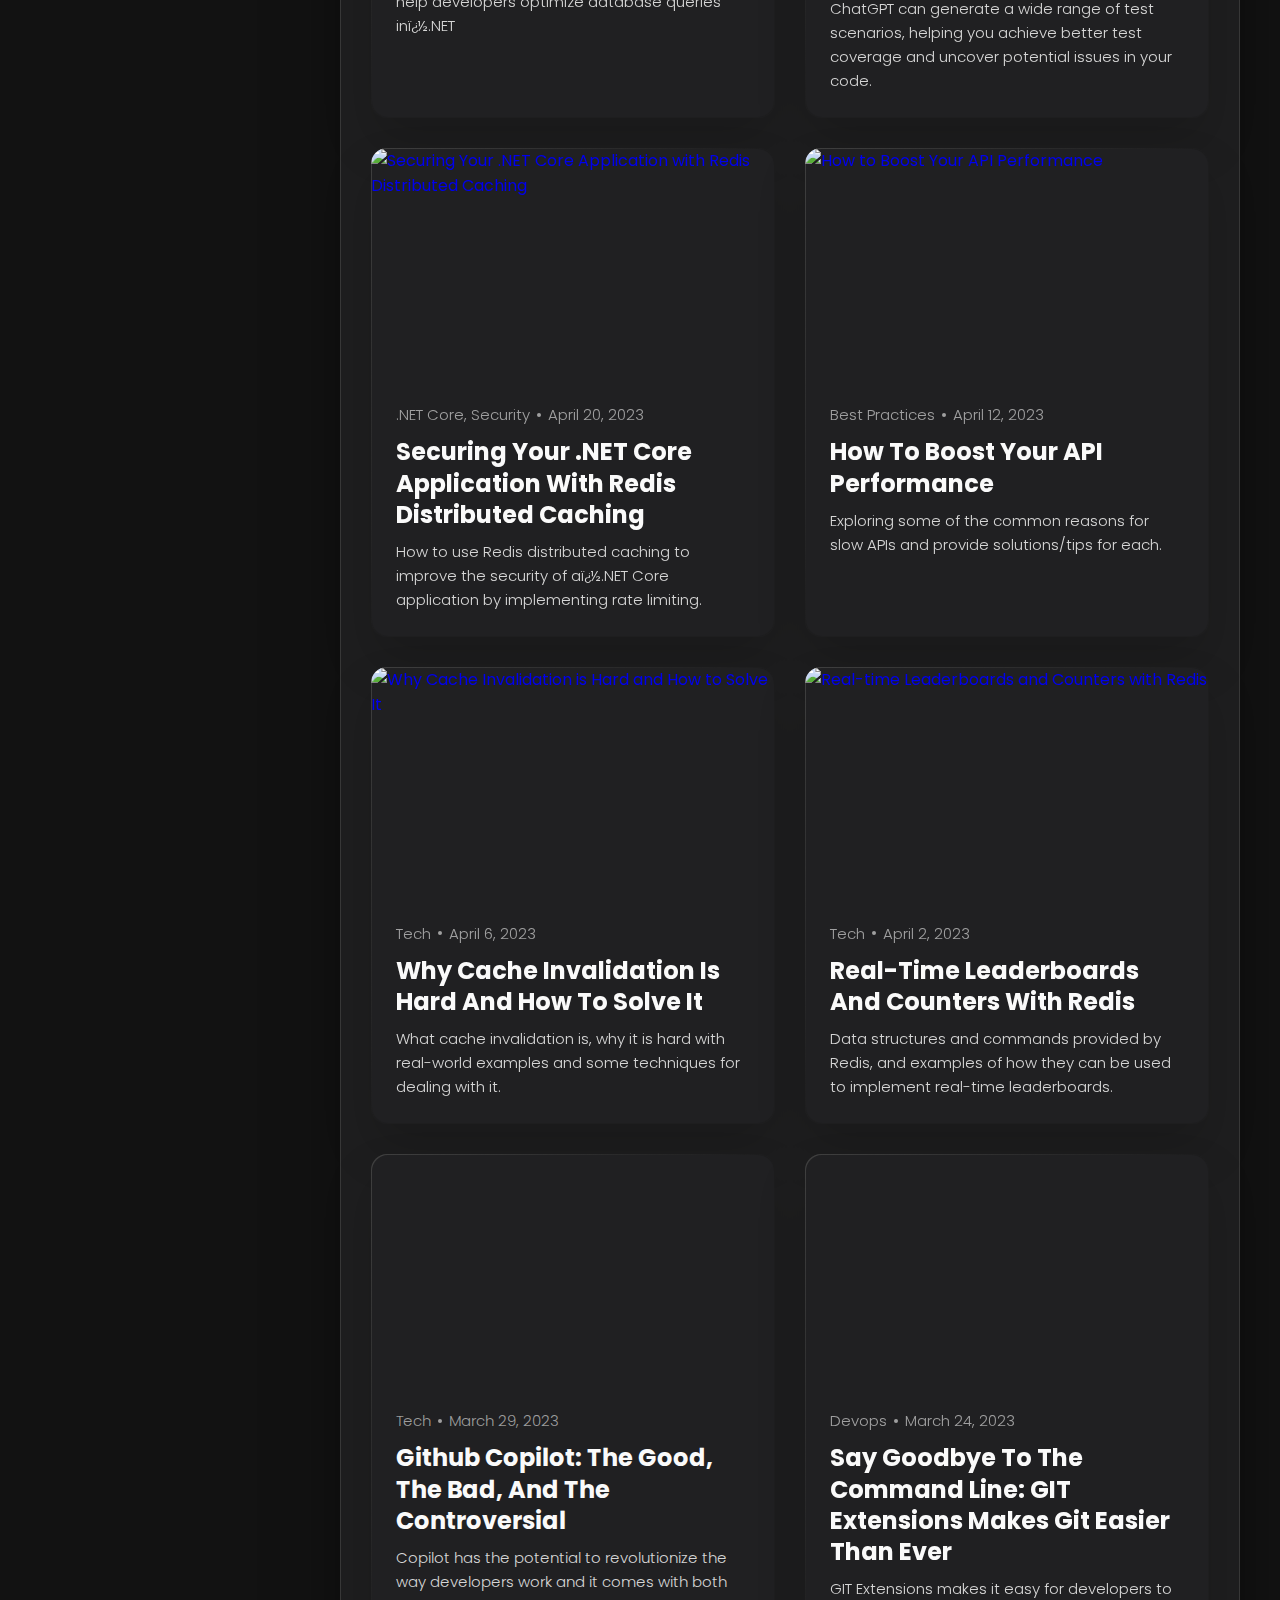
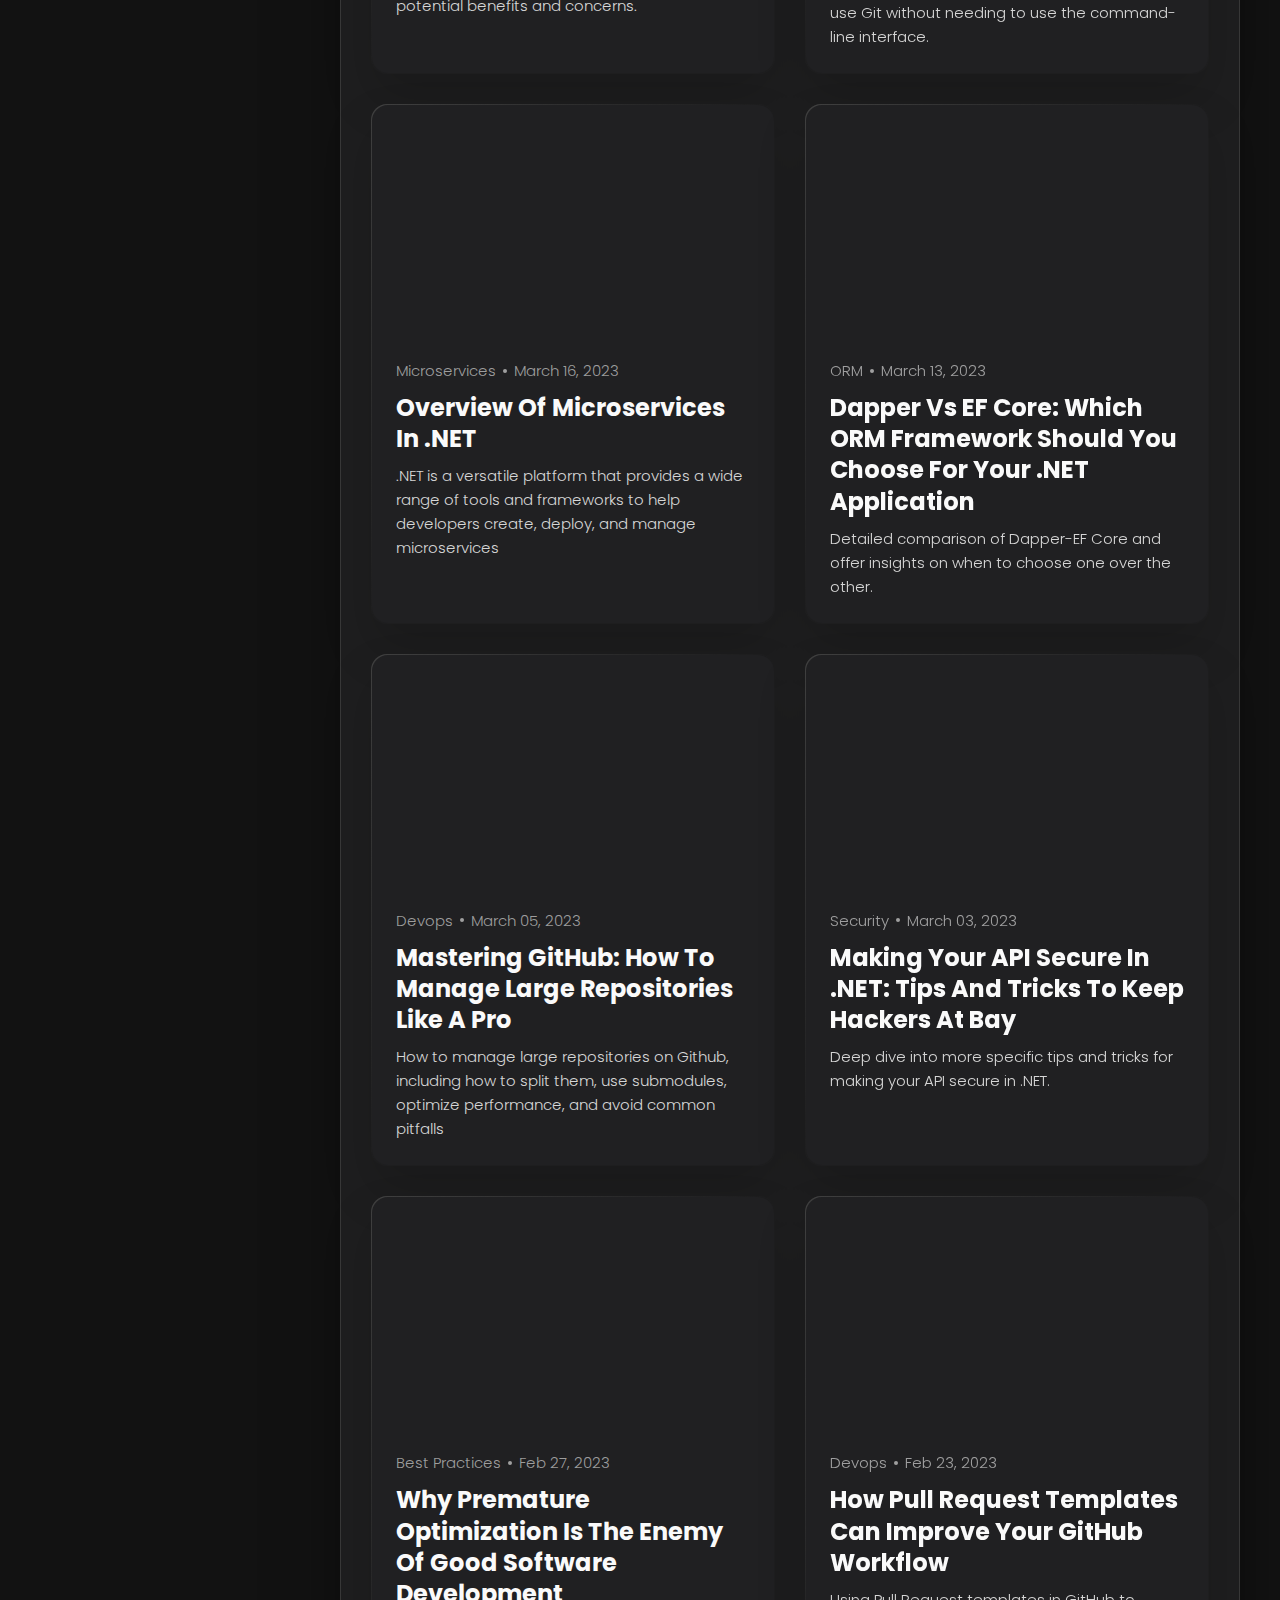
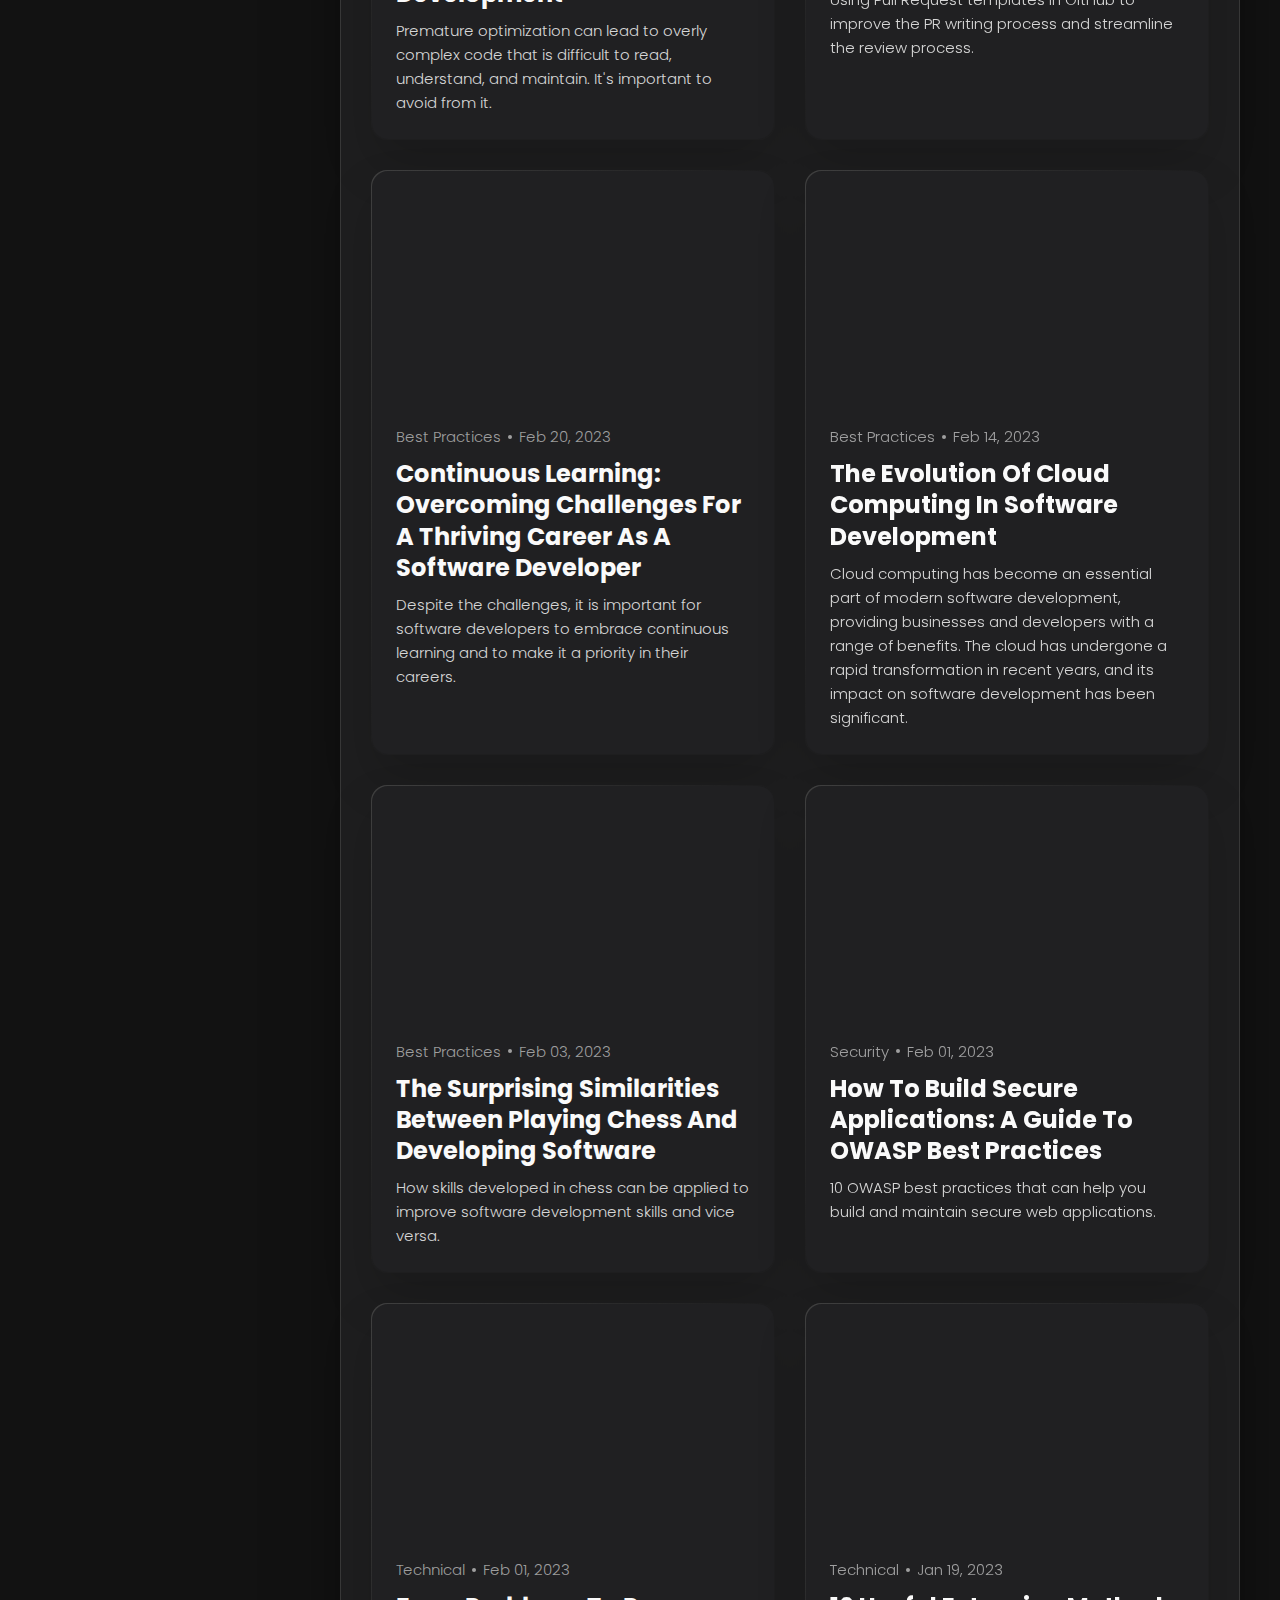
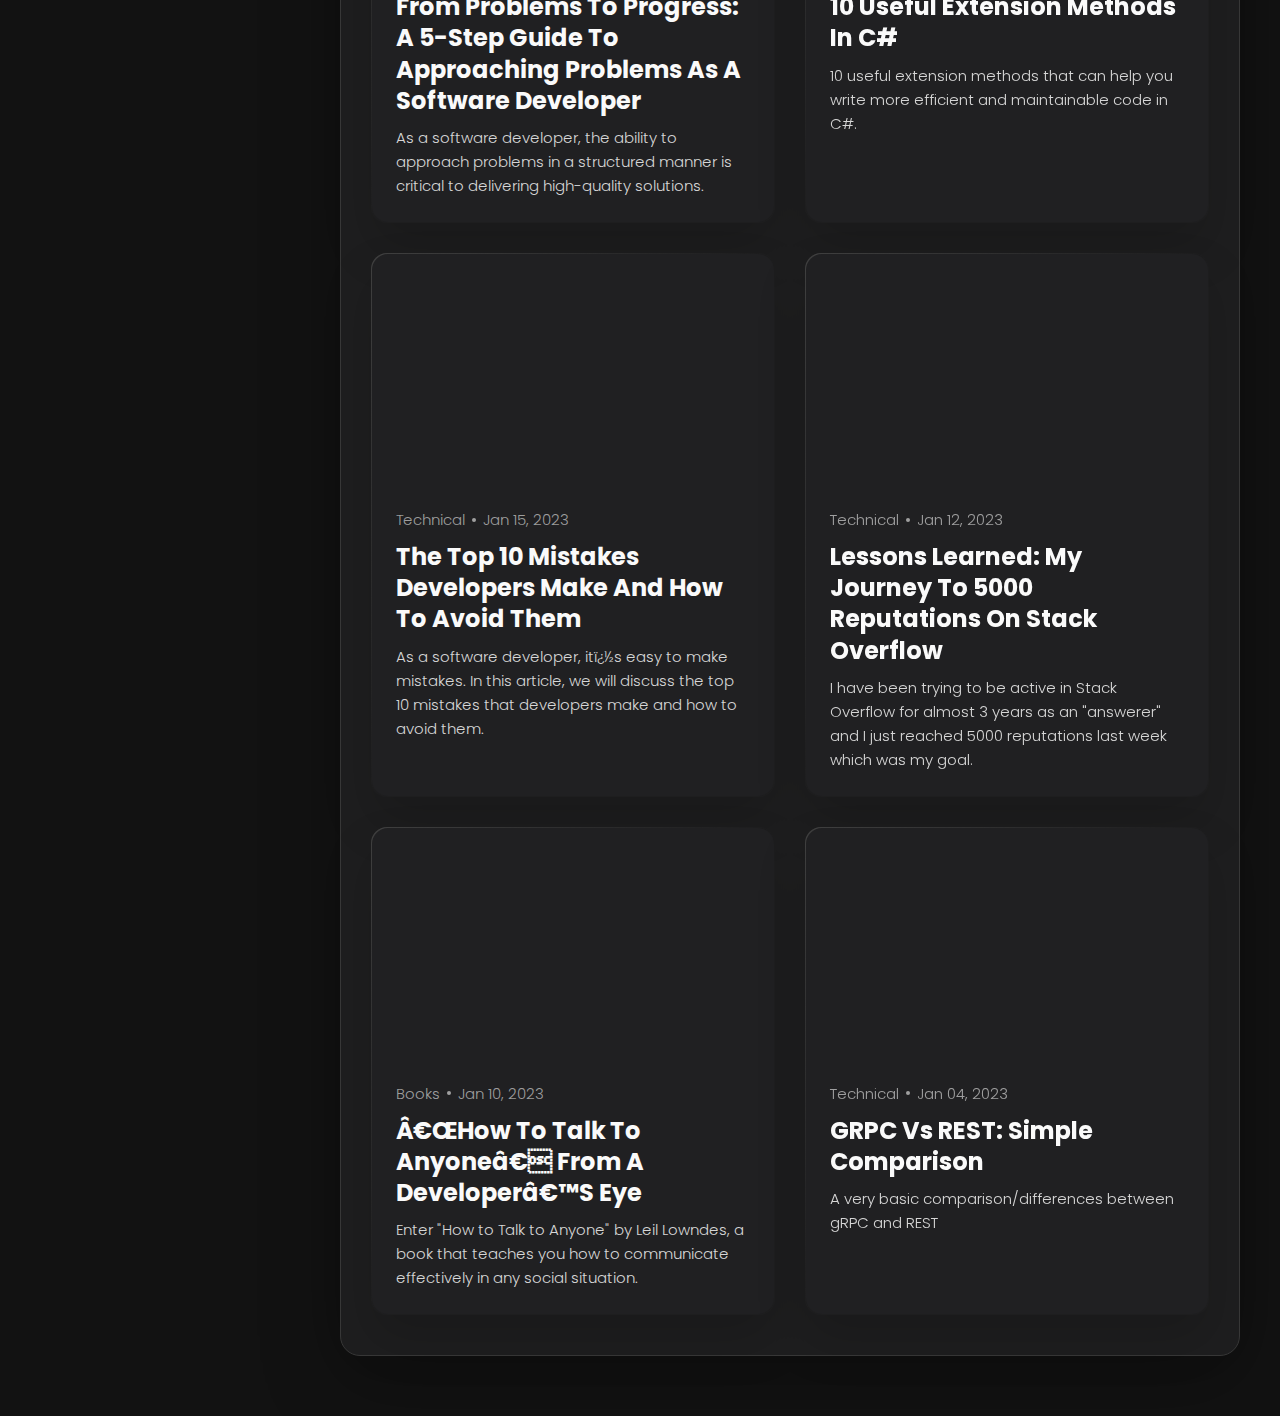
==== commit 76c6aa0b: "Update blog.html" ====
--- a/blog.html
+++ b/blog.html
@@ -4,20 +4,20 @@
 <head>
     <meta http-equiv="X-UA-Compatible" content="text/html; charset=utf-8">
     <meta name="viewport" content="width=device-width, initial-scale=1.0">
-    <title>Selim YILDIZ - Blog</title>
+    <title>Riley Harper</title>
 
     <!--
-    - favicon
+      - favicon
     -->
     <link rel="shortcut icon" href="./assets/images/logo.ico" type="image/x-icon">
 
     <!--
-    - custom css link
+      - custom css link
     -->
     <link rel="stylesheet" href="./assets/css/style.css">
 
     <!--
-    - google font link
+      - google font link
     -->
     <link rel="preconnect" href="https://fonts.googleapis.com">
     <link rel="preconnect" href="https://fonts.gstatic.com" crossorigin>
@@ -50,13 +50,13 @@
             <div class="sidebar-info">
 
                 <figure class="avatar-box">
-                    <img src="./assets/images/profile_picture_1.jpg" alt="Selim YILDIZ" width="80">
+                    <img src="./assets/images/profile_picture_1.jpg" alt="Riley Harper" width="80">
                 </figure>
 
                 <div class="info-content">
-                    <h1 class="name" title="Selim YILDIZ">Selim YILDIZ</h1>
-
-                    <p class="title">Lead Software Engineer</p>
+                    <h1 class="name" title="Riley Harper">Riley Harper</h1>
+
+                    <p class="title">UNC Undergraduate Student</p>
                 </div>
 
                 <button class="info_more-btn" data-sidebar-btn>
@@ -82,7 +82,7 @@
                         <div class="contact-info">
                             <p class="contact-title">Email</p>
 
-                            <a href="mailto:selimyildiz91@gmail.com" class="contact-link">riley.harper@unc.edu</a>
+                            <a href="mailto:riley.harper@unc.edu" class="contact-link">riley.harper@unc.edu</a>
                         </div>
 
                     </li>
@@ -96,7 +96,7 @@
                         <div class="contact-info">
                             <p class="contact-title">Phone</p>
 
-                            <a href="tel:+46700093165" class="contact-link">+1 (919) 426-7404</a>
+                            <a href="tel:+19194267404" class="contact-link">+1 (919) 426-7404</a>
                         </div>
 
                     </li>
@@ -110,7 +110,7 @@
                         <div class="contact-info">
                             <p class="contact-title">Birthday</p>
 
-                            <time datetime="2002-09-05">September 05, 2002</time>
+                            <time datetime="2002-09-05">September 5, 2002</time>
                         </div>
 
                     </li>
@@ -159,7 +159,6 @@
 
         </aside>
 
-
         <!--
           - #main-content
         -->
--- a/assets/css/style.css
+++ b/assets/css/style.css
@@ -0,0 +1,1904 @@
+/*-----------------------------------*\
+  #style.css
+\*-----------------------------------*/
+
+
+/**
+ * copyright 2022 @codewithsadee
+ */
+
+
+
+
+
+/*-----------------------------------*\
+  #CUSTOM PROPERTY
+\*-----------------------------------*/
+
+:root {
+
+  /**
+   * colors
+   */
+
+  /* gradient */
+
+  --bg-gradient-onyx: linear-gradient(
+    to bottom right, 
+    hsl(240, 1%, 25%) 3%, 
+    hsl(0, 0%, 19%) 97%
+  );
+  --bg-gradient-jet: linear-gradient(
+    to bottom right, 
+    hsla(240, 1%, 18%, 0.251) 0%, 
+    hsla(240, 2%, 11%, 0) 100%
+  ), hsl(240, 2%, 13%);
+  --bg-gradient-yellow-1: linear-gradient(
+    to bottom right, 
+    hsl(45, 100%, 71%) 0%, 
+    hsla(36, 100%, 69%, 0) 50%
+  );
+  --bg-gradient-yellow-2: linear-gradient(
+    135deg, 
+    hsla(45, 100%, 71%, 0.251) 0%, 
+    hsla(35, 100%, 68%, 0) 59.86%
+  ), hsl(240, 2%, 13%);
+  --border-gradient-onyx: linear-gradient(
+    to bottom right, 
+    hsl(0, 0%, 25%) 0%, 
+    hsla(0, 0%, 25%, 0) 50%
+  );
+  --text-gradient-blue: linear-gradient(
+    to right, 
+    hsl(204, 72%, 73%), /* UNC Blue */
+    hsl(360, 100%, 100%)  /* White */
+  );
+ --bg-gradient-blue-1: linear-gradient(
+    to bottom right, 
+    hsl(204, 72%, 73%) 0%, /* UNC Blue */
+    hsl(360, 100%, 100%) 50%  /* White */
+  );
+  --bg-gradient-blue-2: linear-gradient(
+    135deg, 
+    hsl(204, 72%, 73%) 0%, /* UNC Blue */
+    hsl(360, 100%, 100%) 59.86%  /* White */
+  ), hsl(240, 2%, 13%); /* Gray */
+
+  /* solid */
+
+  --jet: hsl(0, 0%, 22%);
+  --onyx: hsl(240, 1%, 17%);
+  --eerie-black-1: hsl(240, 2%, 13%);
+  --eerie-black-2: hsl(240, 2%, 12%);
+  --smoky-black: hsl(0, 0%, 7%);
+  --white-1: hsl(0, 0%, 100%);
+  --white-2: hsl(0, 0%, 98%);
+  --unc-blue-crayola: hsl(204, 72%, 73%); /* UNC Blue */
+  --vegas-blue: hsl(204, 92%, 85%);
+  --light-gray: hsl(0, 0%, 84%);
+  --light-gray-70: hsla(0, 0%, 84%, 0.7);
+  --dark-blue: hsl(216, 59%, 18%);
+  --baby-blue: hsl(204, 72%, 89%);
+
+  /**
+   * typography
+   */
+
+  /* font-family */
+  --ff-poppins: 'Poppins', sans-serif;
+
+  /* font-size */
+  --fs-1: 24px;
+  --fs-2: 18px;
+  --fs-3: 17px;
+  --fs-4: 16px;
+  --fs-5: 15px;
+  --fs-6: 14px;
+  --fs-7: 13px;
+  --fs-8: 11px;
+
+  /* font-weight */
+  --fw-300: 300;
+  --fw-400: 400;
+  --fw-500: 500;
+  --fw-600: 600;
+
+  /**
+   * shadow
+   */
+  
+  --shadow-1: -4px 8px 24px hsla(0, 0%, 0%, 0.25);
+  --shadow-2: 0 16px 30px hsla(0, 0%, 0%, 0.25);
+  --shadow-3: 0 16px 40px hsla(0, 0%, 0%, 0.25);
+  --shadow-4: 0 25px 50px hsla(0, 0%, 0%, 0.15);
+  --shadow-5: 0 24px 80px hsla(0, 0%, 0%, 0.25);
+
+  /**
+   * transition
+   */
+
+  --transition-1: 0.25s ease;
+  --transition-2: 0.5s ease-in-out;
+
+}
+
+
+
+
+
+/*-----------------------------------*\
+  #RESET
+\*-----------------------------------*/
+
+*, *::before, *::after {
+  margin: 0;
+  padding: 0;
+  box-sizing: border-box;
+}
+
+a { 
+  text-decoration: none;
+}
+
+li { list-style: none; }
+
+img, -icon, a, button, time, span { display: block; }
+
+button {
+  font: inherit;
+  background: none;
+  border: none;
+  text-align: left;
+  cursor: pointer;
+}
+
+input, textarea {
+  display: block;
+  width: 100%;
+  background: none;
+  font: inherit;
+}
+
+::select {
+  background: var(--unc-blue-crayola);
+  color: var(--smoky-black);
+}
+
+:focus { outline-color: var(--unc-blue-crayola); }
+
+html { font-family: var(--ff-poppins); }
+
+body { background: var(--smoky-black); }
+
+
+
+
+
+/*-----------------------------------*\
+  #REUSED STYLE
+\*-----------------------------------*/
+
+.sidebar,
+article {
+  background: var(--eerie-black-2);
+  border: 1px solid var(--jet);
+  border-radius: 20px;
+  padding: 15px;
+  box-shadow: var(--shadow-1);
+  z-index: 1;
+}
+
+.separator {
+  width: 100%;
+  height: 1px;
+  background: var(--jet);
+  margin: 16px 0;
+}
+
+.icon-box {
+  position: relative;
+  background: var(--border-gradient-onyx);
+  width: 30px;
+  height: 30px;
+  border-radius: 8px;
+  display: flex;
+  justify-content: center;
+  align-items: center;
+  font-size: 16px;
+  color: var(--unc-blue-crayola);
+  box-shadow: var(--shadow-1);
+  z-index: 1;
+}
+
+.icon-box::before {
+  content: "";
+  position: absolute;
+  inset: 1px;
+  background: var(--eerie-black-1);
+  border-radius: inherit;
+  z-index: -1;
+}
+
+.icon-box ion-icon { --ionicon-stroke-width: 35px; }
+
+article { display: none; }
+
+article.active {
+  display: block;
+  animation: fade 0.5s ease backwards;
+}
+
+@keyframes fade {
+  0% { opacity: 0; }
+  100% { opacity: 1; }
+}
+
+.h2,
+.h3,
+.h4,
+.h5 {
+  color: var(--white-2);
+  text-transform: capitalize;
+}
+
+.h2 { font-size: var(--fs-1); }
+
+.h3 { font-size: var(--fs-2); }
+
+.h4 { font-size: var(--fs-4); }
+
+.h5 {
+  font-size: var(--fs-7);
+  font-weight: var(--fw-500);
+}
+
+.article-title {
+  position: relative;
+  padding-bottom: 7px;
+}
+
+.article-title::after {
+  content: "";
+  position: absolute;
+  bottom: 0;
+  left: 0;
+  width: 30px;
+  height: 3px;
+  background: var(--text-gradient-blue);
+  border-radius: 3px;
+}
+
+.has-scrollbar::-webkit-scrollbar {
+  width: 5px; /* for vertical scrollbar */
+  height: 5px; /* for horizontal scrollbar */
+}
+
+.has-scrollbar::-webkit-scrollbar-track {
+  background: var(--onyx);
+  border-radius: 5px;
+}
+
+.has-scrollbar::-webkit-scrollbar-thumb {
+  background: var(--unc-blue-crayola);
+  border-radius: 5px;
+}
+
+.has-scrollbar::-webkit-scrollbar-button { width: 20px; }
+
+.content-card {
+  position: relative;
+  background: var(--border-gradient-onyx);
+  padding: 15px;
+  padding-top: 45px;
+  border-radius: 14px;
+  box-shadow: var(--shadow-2);
+  cursor: pointer;
+  z-index: 1;
+}
+
+.content-card::before {
+  content: "";
+  position: absolute;
+  inset: 1px;
+  background: var(--bg-gradient-jet);
+  border-radius: inherit;
+  z-index: -1;
+}
+
+
+
+
+
+/*-----------------------------------*\
+  #MAIN
+\*-----------------------------------*/
+
+main {
+  margin: 15px 12px;
+  margin-bottom: 75px;
+  min-width: 259px;
+}
+
+
+
+
+
+/*-----------------------------------*\
+  #SIDEBAR
+\*-----------------------------------*/
+
+.sidebar {
+  margin-bottom: 15px;
+  max-height: 112px;
+  overflow: hidden;
+  transition: var(--transition-2);
+}
+
+.sidebar.active { max-height: 405px; }
+
+.sidebar-info {
+  position: relative;
+  display: flex;
+  justify-content: flex-start;
+  align-items: center;
+  gap: 15px;
+}
+
+.avatar-box {
+  background: var(--bg-gradient-onyx);
+  border-radius: 20px;
+}
+
+.avatar-box img {
+  border-radius: 20px;
+  border: 4px solid var(--white-2);
+}
+
+.info-content .name {
+  color: var(--white-2);
+  font-size: var(--fs-3);
+  font-weight: var(--fw-500);
+  letter-spacing: -0.25px;
+  margin-bottom: 10px;
+}
+
+.info-content .title {
+  color: var(--white-1);
+  background: var(--onyx);
+  font-size: var(--fs-8);
+  font-weight: var(--fw-300);
+  width: max-content;
+  padding: 3px 12px;
+  border-radius: 8px;
+}
+
+.info_more-btn {
+  position: absolute;
+  top: -15px;
+  right: -15px;
+  border-radius: 0 15px;
+  font-size: 13px;
+  color: var(--unc-blue-crayola);
+  background: var(--border-gradient-onyx);
+  padding: 10px;
+  box-shadow: var(--shadow-2);
+  transition: var(--transition-1);
+  z-index: 1;
+}
+
+.info_more-btn::before {
+  content: "";
+  position: absolute;
+  inset: 1px;
+  border-radius: inherit;
+  background: var(--bg-gradient-jet);
+  transition: var(--transition-1);
+  z-index: -1;
+}
+
+.info_more-btn:hover,
+.info_more-btn:focus { background: var(--bg-gradient-blue-1); }
+
+.info_more-btn:hover::before,
+.info_more-btn:focus::before { background: var(--bg-gradient-blue-2); }
+
+.info_more-btn span { display: none; }
+
+.sidebar-info_more {
+  opacity: 0;
+  visibility: hidden;
+  transition: var(--transition-2);
+}
+
+.sidebar.active .sidebar-info_more {
+  opacity: 1;
+  visibility: visible;
+}
+
+.contacts-list {
+  display: grid;
+  grid-template-columns: 1fr;
+  gap: 16px;
+}
+
+.contact-item {
+  min-width: 100%;
+  display: flex;
+  align-items: center;
+  gap: 16px;
+}
+
+.contact-info {
+  max-width: calc(100% - 46px);
+  width: calc(100% - 46px);
+}
+
+.contact-title {
+  color: var(--light-gray-70);
+  font-size: var(--fs-8);
+  text-transform: uppercase;
+  margin-bottom: 2px;
+}
+
+.contact-info :is(.contact-link, time, address) {
+  color: var(--white-2);
+  font-size: var(--fs-7);
+}
+
+.contact-info address { font-style: normal; }
+
+.social-list {
+  display: flex;
+  justify-content: flex-start;
+  align-items: center;
+  gap: 15px;
+  padding-bottom: 4px;
+  padding-left: 7px;
+}
+
+.social-item .social-link {
+  color: var(--light-gray-70);
+  font-size: 18px;
+}
+
+
+.social-item .social-link:hover { color: var(--light-gray); }
+
+
+
+
+
+/*-----------------------------------*\
+  #NAVBAR
+\*-----------------------------------*/
+
+.navbar {
+  position: fixed;
+  bottom: 0;
+  left: 0;
+  width: 100%;
+  background: hsla(240, 1%, 17%, 0.75);
+  backdrop-filter: blur(10px);
+  border: 1px solid var(--jet);
+  border-radius: 12px 12px 0 0;
+  box-shadow: var(--shadow-2);
+  z-index: 5;
+}
+
+.navbar-list {
+  display: flex;
+  flex-wrap: wrap;
+  justify-content: center;
+  align-items: center;
+  padding: 0 10px;
+}
+
+.navbar-link {
+  color: var(--light-gray);
+  font-size: var(--fs-8);
+  padding: 20px 7px;
+  transition: color var(--transition-1);
+}
+
+.navbar-link:hover,
+.navbar-link:focus { color: var(--light-gray-70); }
+
+.navbar-link.active { color: var(--unc-blue-crayola); }
+
+
+
+
+
+/*-----------------------------------*\
+  #ABOUT
+\*-----------------------------------*/
+
+.about .article-title { margin-bottom: 15px; }
+
+.about-text {
+  color: var(--light-gray);
+  font-size: var(--fs-6);
+  font-weight: var(--fw-300);
+  line-height: 1.6;
+}
+
+.about-text p { margin-bottom: 15px; }
+
+
+
+/**
+ * #service 
+ */
+
+.service { margin-bottom: 35px; }
+
+.service-title { margin-bottom: 20px; }
+
+.service-list {
+  display: grid;
+  grid-template-columns: 1fr;
+  gap: 20px;
+}
+
+.service-item {
+  position: relative;
+  background: var(--border-gradient-onyx);
+  padding: 20px;
+  border-radius: 14px;
+  box-shadow: var(--shadow-2);
+  z-index: 1;
+}
+
+.service-item::before {
+  content: "";
+  position: absolute;
+  inset: 1px;
+  background: var(--bg-gradient-jet);
+  border-radius: inherit;
+  z-index: -1;
+}
+
+.service-icon-box { margin-bottom: 10px; }
+
+.service-icon-box img { margin: auto; }
+
+.service-content-box { text-align: center; }
+
+.service-item-title { margin-bottom: 7px; }
+
+.service-item-text {
+  color: var(--light-gray);
+  font-size: var(--fs-6);
+  font-weight: var(--fw-3);
+  line-height: 1.6;
+}
+
+
+/**
+ * #testimonials 
+ */
+
+.testimonials { margin-bottom: 30px; }
+
+.testimonials-title { margin-bottom: 20px; }
+
+.testimonials-list {
+  display: flex;
+  justify-content: flex-start;
+  align-items: flex-start;
+  gap: 15px;
+  margin: 0 -15px;
+  padding: 25px 15px;
+  padding-bottom: 35px;
+  overflow-x: auto;
+  scroll-behavior: smooth;
+  overscroll-behavior-inline: contain;
+  scroll-snap-type: inline mandatory;
+}
+
+.testimonials-item {
+  min-width: 100%;
+  scroll-snap-align: center;
+}
+
+.testimonials-avatar-box {
+  position: absolute;
+  top: 0;
+  left: 0;
+  transform: translate(15px, -25px);
+  background: var(--bg-gradient-onyx);
+  border-radius: 14px;
+  box-shadow: var(--shadow-1);
+}
+
+.testimonials-item-title { margin-bottom: 7px; }
+
+.testimonials-text {
+  color: var(--light-gray);
+  font-size: var(--fs-6);
+  font-weight: var(--fw-300);
+  line-height: 1.6;
+  display: -webkit-box;
+  line-clamp: 4;
+  -webkit-line-clamp: 4;
+  -webkit-box-orient: vertical;
+  overflow: hidden;
+}
+
+
+/**
+ * #testimonials-modal
+ */
+
+.modal-container {
+  position: fixed;
+  top: 0;
+  left: 0;
+  width: 100%;
+  height: 100%;
+  display: flex;
+  justify-content: center;
+  align-items: center;
+  overflow-y: auto;
+  overscroll-behavior: contain;
+  z-index: 20;
+  pointer-events: none;
+  visibility: hidden;
+}
+
+.modal-container::-webkit-scrollbar { display: none; }
+
+.modal-container.active {
+  pointer-events: all;
+  visibility: visible;
+}
+
+.overlay {
+  position: fixed;
+  top: 0;
+  left: 0;
+  width: 100%;
+  height: 100vh;
+  background: hsl(0, 0%, 5%);
+  opacity: 0;
+  visibility: hidden;
+  pointer-events: none;
+  z-index: 1;
+  transition: var(--transition-1);
+}
+
+.overlay.active {
+  opacity: 0.8;
+  visibility: visible;
+  pointer-events: all;
+}
+
+.testimonials-modal {
+  background: var(--eerie-black-2);
+  position: relative;
+  padding: 15px;
+  margin: 15px 12px;
+  border: 1px solid var(--jet);
+  border-radius: 14px;
+  box-shadow: var(--shadow-5);
+  transform: scale(1.2);
+  opacity: 0;
+  transition: var(--transition-1);
+  z-index: 2;
+}
+
+.modal-container.active .testimonials-modal {
+  transform: scale(1);
+  opacity: 1;
+}
+
+.modal-close-btn {
+  position: absolute;
+  top: 15px;
+  right: 15px;
+  background: var(--onyx);
+  border-radius: 8px;
+  width: 32px;
+  height: 32px;
+  display: flex;
+  justify-content: center;
+  align-items: center;
+  color: var(--white-2);
+  font-size: 18px;
+  opacity: 0.7;
+}
+
+.modal-close-btn:hover,
+.modal-close-btn:focus { opacity: 1; }
+
+.modal-close-btn ion-icon { --ionicon-stroke-width: 50px; }
+
+.modal-avatar-box {
+  background: var(--bg-gradient-onyx);
+  width: max-content;
+  border-radius: 14px;
+  margin-bottom: 15px;
+  box-shadow: var(--shadow-2);
+}
+
+.modal-img-wrapper > img { display: none; }
+
+.modal-title { margin-bottom: 4px; }
+
+.modal-content time {
+  font-size: var(--fs-6);
+  color: var(--light-gray-70);
+  font-weight: var(--fw-300);
+  margin-bottom: 10px;
+}
+
+.modal-content p {
+  color: var(--light-gray);
+  font-size: var(--fs-6);
+  font-weight: var(--fw-300);
+  line-height: 1.6;
+}
+
+
+/**
+ * #clients 
+ */
+
+.clients { margin-bottom: 15px; }
+
+.clients-list {
+  display: flex;
+  justify-content: flex-start;
+  align-items: flex-start;
+  gap: 15px;
+  margin: 0 -15px;
+  padding: 25px;
+  padding-bottom: 25px;
+  overflow-x: auto;
+  scroll-behavior: smooth;
+  overscroll-behavior-inline: contain;
+  scroll-snap-type: inline mandatory;
+  scroll-padding-inline: 25px;
+}
+
+.clients-item {
+  min-width: 50%;
+  scroll-snap-align: start;
+}
+
+.clients-item img {
+  width: 100%;
+  filter: grayscale(1);
+  transition: var(--transition-1);
+}
+
+.clients-item img:hover { filter: grayscale(0); }
+
+
+
+
+
+/*-----------------------------------*\
+  #RESUME
+\*-----------------------------------*/
+
+.article-title { margin-bottom: 30px; }
+
+
+/**
+ * education and experience 
+ */
+
+.timeline { margin-bottom: 30px; }
+
+.timeline .title-wrapper {
+  display: flex;
+  align-items: center;
+  gap: 15px;
+  margin-bottom: 25px;
+}
+
+.timeline-list {
+  font-size: var(--fs-6);
+  margin-left: 45px;
+}
+
+.timeline-item { position: relative; }
+
+.timeline-item:not(:last-child) { margin-bottom: 20px; }
+
+.timeline-item-title {
+  font-size: var(--fs-6);
+  line-height: 1.3;
+  margin-bottom: 7px;
+}
+
+.timeline-item-title a {
+  color: var(--baby-blue);
+}
+
+.timeline-list span {
+  color: var(--vegas-blue);
+  font-weight: var(--fw-400);
+  line-height: 1.6;
+}
+
+.timeline-item:not(:last-child)::before {
+  content: "";
+  position: absolute;
+  top: -25px;
+  left: -30px;
+  width: 1px;
+  height: calc(100% + 50px);
+  background: var(--jet);
+}
+
+.timeline-item::after {
+  content: "";
+  position: absolute;
+  top: 5px;
+  left: -33px;
+  height: 6px;
+  width: 6px;
+  background: var(--text-gradient-blue);
+  border-radius: 50%;
+  box-shadow: 0 0 0 4px var(--jet);
+}
+
+.timeline-text {
+  color: var(--light-gray);
+  font-weight: var(--fw-300);
+  line-height: 1.6;
+}
+
+
+/**
+ * skills 
+ */
+
+.skills-title { margin-bottom: 20px; }
+
+.skills-list { padding: 20px; }
+
+
+.skills-item:not(:last-child) { margin-bottom: 15px; }
+
+.skill .title-wrapper {
+  display: flex;
+  align-items: center;
+  gap: 5px;
+  margin-bottom: 8px;
+}
+
+.skill .title-wrapper data {
+  color: var(--light-gray);
+  font-size: var(--fs-7);
+  font-weight: var(--fw-300);
+}
+
+.skill-progress-bg {
+  background: var(--jet);
+  width: 100%;
+  height: 8px;
+  border-radius: 10px;
+}
+
+.skill-progress-fill {
+  background: var(--text-gradient-blue);
+  height: 100%;
+  border-radius: inherit;
+}
+
+
+
+
+
+/*-----------------------------------*\
+  #PORTFOLIO
+\*-----------------------------------*/
+
+.filter-list { display: none; }
+
+.filter-select-box {
+  position: relative;
+  margin-bottom: 25px;
+}
+
+.filter-select {
+  background: var(--eerie-black-2);
+  color: var(--light-gray);
+  display: flex;
+  justify-content: space-between;
+  align-items: center;
+  width: 100%;
+  padding: 12px 16px;
+  border: 1px solid var(--jet);
+  border-radius: 14px;
+  font-size: var(--fs-6);
+  font-weight: var(--fw-300);
+}
+
+.filter-select.active .select-icon { transform: rotate(0.5turn); }
+
+.select-list {
+  background: var(--eerie-black-2);
+  position: absolute;
+  top: calc(100% + 6px);
+  width: 100%;
+  padding: 6px;
+  border: 1px solid var(--jet);
+  border-radius: 14px;
+  z-index: 2;
+  opacity: 0;
+  visibility: hidden;
+  pointer-events: none;
+  transition: 0.15s ease-in-out;
+}
+
+.filter-select.active + .select-list {
+  opacity: 1;
+  visibility: visible;
+  pointer-events: all;
+}
+
+.select-item button {
+  background: var(--eerie-black-2);
+  color: var(--light-gray);
+  font-size: var(--fs-6);
+  font-weight: var(--fw-300);
+  text-transform: capitalize;
+  width: 100%;
+  padding: 8px 10px;
+  border-radius: 8px;
+}
+
+.select-item button:hover { --eerie-black-2: hsl(240, 2%, 20%); }
+
+.project-list {
+  display: grid;
+  grid-template-columns: 1fr;
+  gap: 30px;
+  margin-bottom: 10px;
+}
+
+.project-item { display: none; }
+
+.project-item.active {
+  display: block;
+  animation: scaleUp 0.25s ease forwards;
+}
+
+@keyframes scaleUp {
+  0% { transform: scale(0.5); }
+  100% { transform: scale(1); }
+}
+
+.project-item > a { width: 100%; }
+
+.project-img {
+  position: relative;
+  width: 100%;
+  height: 200px;
+  border-radius: 16px;
+  overflow: hidden;
+  margin-bottom: 15px;
+}
+
+.project-img::before {
+  content: "";
+  position: absolute;
+  top: 0;
+  left: 0;
+  width: 100%;
+  height: 100%;
+  background: transparent;
+  z-index: 1;
+  transition: var(--transition-1);
+}
+
+.project-item > a:hover .project-img::before { background: hsla(0, 0%, 0%, 0.5); }
+
+.project-item-icon-box {
+  --scale: 0.8;
+
+  background: var(--jet);
+  color: var(--unc-blue-crayola);
+  position: absolute;
+  top: 50%;
+  left: 50%;
+  transform: translate(-50%, -50%) scale(var(--scale));
+  font-size: 20px;
+  padding: 18px;
+  border-radius: 12px;
+  opacity: 0;
+  z-index: 1;
+  transition: var(--transition-1);
+}
+
+.project-item > a:hover .project-item-icon-box {
+  --scale: 1;
+  opacity: 1;
+}
+
+.project-item-icon-box ion-icon { --ionicon-stroke-width: 50px; }
+
+.project-img img {
+  width: 100%;
+  height: 100%;
+  object-fit: cover;
+  transition: var(--transition-1);
+}
+
+.project-item > a:hover img { transform: scale(1.1); }
+
+.project-title,
+.project-category { margin-left: 10px; }
+
+.project-title {
+  color: var(--white-2);
+  font-size: var(--fs-5);
+  font-weight: var(--fw-400);
+  text-transform: capitalize;
+  line-height: 1.3;
+}
+
+.project-category {
+  color: var(--light-gray-70);
+  font-size: var(--fs-6);
+  font-weight: var(--fw-300);
+}
+
+
+
+
+
+/*-----------------------------------*\
+  #BLOG
+\*-----------------------------------*/
+
+.blog-posts { margin-bottom: 10px; }
+
+.blog-posts-list {
+  display: grid;
+  grid-template-columns: 1fr;
+  gap: 20px;
+}
+
+.blog-post-item > a {
+  position: relative;
+  background: var(--border-gradient-onyx);
+  height: 100%;
+  box-shadow: var(--shadow-4);
+  border-radius: 16px;
+  z-index: 1;
+}
+
+.blog-post-item > a::before {
+  content: "";
+  position: absolute;
+  inset: 1px;
+  border-radius: inherit;
+  background: var(--eerie-black-1);
+  z-index: -1;
+}
+
+.blog-banner-box {
+  width: 100%;
+  height: 200px;
+  border-radius: 12px;
+  overflow: hidden;
+}
+
+.blog-banner-box img {
+  width: 100%;
+  height: 100%;
+  object-fit: cover;
+  transition: var(--transition-1);
+}
+
+.blog-post-item > a:hover .blog-banner-box img { transform: scale(1.1); }
+
+.blog-content { padding: 15px; }
+
+.blog-meta {
+  display: flex;
+  justify-content: flex-start;
+  align-items: center;
+  gap: 7px;
+  margin-bottom: 10px;
+}
+
+.blog-meta :is(.blog-category, time) {
+  color: var(--light-gray-70);
+  font-size: var(--fs-6);
+  font-weight: var(--fw-300);
+}
+
+.blog-meta .dot {
+  background: var(--light-gray-70);
+  width: 4px;
+  height: 4px;
+  border-radius: 4px;
+}
+
+.blog-item-title {
+  margin-bottom: 10px;
+  line-height: 1.3;
+  transition: var(--transition-1);
+}
+
+.blog-post-item > a:hover .blog-item-title { color: var(--unc-blue-crayola); }
+
+.blog-text {
+  color: var(--light-gray);
+  font-size: var(--fs-6);
+  font-weight: var(--fw-300);
+  line-height: 1.6;
+}
+
+
+
+
+
+/*-----------------------------------*\
+  #CONTACT
+\*-----------------------------------*/
+
+.mapbox {
+  position: relative;
+  height: 250px;
+  width: 100%;
+  border-radius: 16px;
+  margin-bottom: 30px;
+  border: 1px solid var(--jet);
+  overflow: hidden;
+}
+
+.mapbox figure { height: 100%; }
+
+.mapbox iframe {
+  width: 100%;
+  height: 100%;
+  border: none;
+  filter: grayscale(1) invert(1);
+}
+
+.contact-form { margin-bottom: 10px; }
+
+.form-title { margin-bottom: 20px; }
+
+.input-wrapper {
+  display: grid;
+  grid-template-columns: 1fr;
+  gap: 25px;
+  margin-bottom: 25px;
+}
+
+.form-input {
+  color: var(--white-2);
+  font-size: var(--fs-6);
+  font-weight: var(--fw-400);
+  padding: 13px 20px;
+  border: 1px solid var(--jet);
+  border-radius: 14px;
+  outline: none;
+}
+
+.form-input::placeholder { font-weight: var(--fw-500); }
+
+.form-input:focus { border-color: var(--unc-blue-crayola); }
+
+textarea.form-input {
+  min-height: 100px;
+  height: 120px;
+  max-height: 200px;
+  resize: vertical;
+  margin-bottom: 25px;
+}
+
+textarea.form-input::-webkit-resizer { display: none; }
+
+.form-input:focus:invalid { border-color: var(--vegas-blue); }
+
+.form-btn {
+  position: relative;
+  width: 100%;
+  background: var(--border-gradient-onyx);
+  color: var(--unc-blue-crayola);
+  display: flex;
+  justify-content: center;
+  align-items: center;
+  gap: 10px;
+  padding: 13px 20px;
+  border-radius: 14px;
+  font-size: var(--fs-6);
+  text-transform: capitalize;
+  box-shadow: var(--shadow-3);
+  z-index: 1;
+  transition: var(--transition-1);
+}
+
+.form-btn::before {
+  content: "";
+  position: absolute;
+  inset: 1px;
+  background: var(--bg-gradient-jet);
+  border-radius: inherit;
+  z-index: -1;
+  transition: var(--transition-1);
+}
+
+.form-btn ion-icon { font-size: 16px; }
+
+.form-btn:hover { background: var(--bg-gradient-blue-1); }
+
+.form-btn:hover::before { background: var(--bg-gradient-blue-2); }
+
+.form-btn:disabled {
+  opacity: 0.7;
+  cursor: not-allowed;
+}
+
+.form-btn:disabled:hover { background: var(--border-gradient-onyx); }
+
+.form-btn:disabled:hover::before { background: var(--bg-gradient-jet); }
+
+
+
+
+
+/*-----------------------------------*\
+  #RESPONSIVE
+\*-----------------------------------*/
+
+/**
+ * responsive larger than 450px screen
+ */
+
+@media (min-width: 450px) {
+
+  /**
+   * client
+   */
+
+  .clients-item { min-width: calc(33.33% - 10px); }
+
+
+
+  /**
+   * #PORTFOLIO, BLOG 
+   */
+
+  .project-img,
+  .blog-banner-box { height: auto; }
+
+}
+
+
+
+
+
+/**
+ * responsive larger than 580px screen
+ */
+
+@media (min-width: 580px) {
+
+  /**
+   * CUSTOM PROPERTY
+   */
+
+  :root {
+
+    /**
+     * typography
+     */
+
+    --fs-1: 32px;
+    --fs-2: 24px;
+    --fs-3: 26px;
+    --fs-4: 18px;
+    --fs-6: 15px;
+    --fs-7: 15px;
+    --fs-8: 12px;
+
+  }
+
+
+
+  /**
+   * #REUSED STYLE
+   */
+
+  .sidebar, article {
+    width: 520px;
+    margin-inline: auto;
+    padding: 30px;
+  }
+
+  .article-title {
+    font-weight: var(--fw-600);
+    padding-bottom: 15px;
+  }
+
+  .article-title::after {
+    width: 40px;
+    height: 5px;
+  }
+
+  .icon-box {
+    width: 48px;
+    height: 48px;
+    border-radius: 12px;
+    font-size: 18px;
+  }
+
+
+
+  /**
+   * #MAIN
+   */
+
+  main {
+    margin-top: 60px;
+    margin-bottom: 100px;
+  }
+
+
+
+  /**
+   * #SIDEBAR
+   */
+
+  .sidebar {
+    max-height: 180px;
+    margin-bottom: 30px;
+  }
+
+  .sidebar.active { max-height: 584px; }
+
+  .sidebar-info { gap: 25px; }
+
+  .avatar-box { border-radius: 30px; }
+
+  .avatar-box img { width: 120px; }
+
+  .info-content .name { margin-bottom: 15px; }
+
+  .info-content .title { padding: 5px 18px; }
+
+  .info_more-btn {
+    top: -30px;
+    right: -30px;
+    padding: 10px 15px;
+  }
+
+  .info_more-btn span {
+    display: block;
+    font-size: var(--fs-8);
+  }
+
+  .info_more-btn ion-icon { display: none; }
+
+  .separator { margin: 32px 0; }
+
+  .contacts-list { gap: 20px; }
+
+  .contact-info {
+    max-width: calc(100% - 64px);
+    width: calc(100% - 64px);
+  }
+
+
+
+  /**
+   * #NAVBAR
+   */
+
+  .navbar { border-radius: 20px 20px 0 0; }
+
+  .navbar-list { gap: 20px; }
+
+  .navbar-link { --fs-8: 14px; }
+
+
+
+  /**
+   * #ABOUT
+   */
+
+  .about .article-title { margin-bottom: 20px; }
+
+  .about-text { margin-bottom: 40px; }
+
+  /* service */
+
+  .service-item {
+    display: flex;
+    justify-content: flex-start;
+    align-items: flex-start;
+    gap: 18px;
+    padding: 30px;
+  }
+
+  .service-icon-box {
+    margin-bottom: 0;
+    margin-top: 5px;
+  }
+
+  .service-content-box { text-align: left; }
+
+  /* testimonials */
+
+  .testimonials-title { margin-bottom: 25px; }
+
+  .testimonials-list {
+    gap: 30px;
+    margin: 0 -30px;
+    padding: 30px;
+    padding-bottom: 35px;
+  }
+
+  .content-card {
+    padding: 30px;
+    padding-top: 25px;
+  }
+
+  .testimonials-avatar-box {
+    transform: translate(30px, -30px);
+    border-radius: 20px;
+  }
+
+  .testimonials-avatar-box img { width: 80px; }
+
+  .testimonials-item-title {
+    margin-bottom: 10px;
+    margin-left: 95px;
+  }
+
+  .testimonials-text {
+    line-clamp: 2;
+    -webkit-line-clamp: 2;
+  }
+
+  /* testimonials modal */
+
+  .modal-container { padding: 20px; }
+
+  .testimonials-modal {
+    display: flex;
+    justify-content: flex-start;
+    align-items: stretch;
+    gap: 25px;
+    padding: 30px;
+    border-radius: 20px;
+  }
+
+  .modal-img-wrapper {
+    display: flex;
+    flex-direction: column;
+    align-items: center;
+  }
+
+  .modal-avatar-box {
+    border-radius: 18px;
+    margin-bottom: 0;
+  }
+
+  .modal-avatar-box img { width: 65px; }
+
+  .modal-img-wrapper > img {
+    display: block;
+    flex-grow: 1;
+    width: 35px;
+  }
+
+  /* clients */
+
+  .clients-list {
+    gap: 50px;
+    margin: 0 -30px;
+    padding: 45px;
+    scroll-padding-inline: 45px;
+  }
+
+  .clients-item { min-width: calc(33.33% - 35px); }
+
+
+
+  /**
+   * #RESUME
+   */
+
+  .timeline-list { margin-left: 65px; }
+
+  .timeline-item:not(:last-child)::before { left: -40px; }
+
+  .timeline-item::after {
+    height: 8px;
+    width: 8px;
+    left: -43px;
+  }
+
+  .skills-item:not(:last-child) { margin-bottom: 25px; }
+
+
+
+  /**
+   * #PORTFOLIO, BLOG
+   */
+
+  .project-img, .blog-banner-box { border-radius: 16px; }
+
+  .blog-posts-list { gap: 30px; }
+
+  .blog-content { padding: 25px; }
+
+
+
+  /**
+   * #CONTACT
+   */
+
+  .mapbox {
+    height: 380px;
+    border-radius: 18px;
+  }
+
+  .input-wrapper {
+    gap: 30px;
+    margin-bottom: 30px;
+  }
+
+  .form-input { padding: 15px 20px; }
+
+  textarea.form-input { margin-bottom: 30px; }
+
+  .form-btn {
+    --fs-6: 16px;
+    padding: 16px 20px;
+  }
+
+  .form-btn ion-icon { font-size: 18px; }
+
+}
+
+
+
+
+
+/**
+ * responsive larger than 768px screen
+ */
+
+@media (min-width: 768px) {
+
+  /**
+   * REUSED STYLE
+   */
+
+  .sidebar, article { width: 700px; }
+
+  .has-scrollbar::-webkit-scrollbar-button { width: 100px; }
+
+
+
+  /**
+   * SIDEBAR
+   */
+
+  .contacts-list {
+    grid-template-columns: 1fr 1fr;
+    gap: 30px 15px;
+  }
+
+
+
+  /**
+   * NAVBAR
+   */
+
+  .navbar-link { --fs-8: 15px; }
+
+
+
+  /**
+   * ABOUT
+   */
+
+  /* testimonials modal */
+
+  .testimonials-modal {
+    gap: 35px;
+    max-width: 680px;
+  }
+
+  .modal-avatar-box img { width: 80px; }
+
+
+
+  /**
+   * PORTFOLIO
+   */
+
+  .article-title { padding-bottom: 20px; }
+
+  .filter-select-box { display: none; }
+
+  .filter-list {
+    display: flex;
+    justify-content: flex-start;
+    align-items: center;
+    gap: 25px;
+    padding-left: 5px;
+    margin-bottom: 30px;
+  }
+
+  .filter-item button {
+    color: var(--light-gray);
+    font-size: var(--fs-5);
+    transition: var(--transition-1);
+  }
+
+  .filter-item button:hover { color: var(--light-gray-70); }
+
+  .filter-item button.active { color: var(--unc-blue-crayola); }
+
+  /* portfolio and blog grid */
+
+  .project-list, .blog-posts-list { grid-template-columns: 1fr 1fr; }
+
+
+
+  /**
+   * CONTACT
+   */
+
+  .input-wrapper { grid-template-columns: 1fr 1fr; }
+
+  .form-btn {
+    width: max-content;
+    margin-left: auto;
+  }
+  
+}
+
+
+
+
+
+/**
+ * responsive larger than 1024px screen
+ */
+
+@media (min-width: 1024px) {
+
+  /**
+   * CUSTOM PROPERTY
+   */
+
+  :root {
+
+    /**
+    * shadow
+    */
+
+    --shadow-1: -4px 8px 24px hsla(0, 0%, 0%, 0.125);
+    --shadow-2: 0 16px 30px hsla(0, 0%, 0%, 0.125);
+    --shadow-3: 0 16px 40px hsla(0, 0%, 0%, 0.125);
+
+  }
+
+
+
+  /**
+   * REUSED STYLE
+   */
+
+  .sidebar, article {
+    width: 950px;
+    box-shadow: var(--shadow-5);
+  }
+
+
+
+  /**
+   * MAIN 
+   */
+
+  main { margin-bottom: 60px; }
+
+  .main-content {
+    position: relative;
+    width: max-content;
+    margin: auto;
+  }
+
+
+
+  /**
+   * NAVBAR
+   */
+
+  .navbar {
+    position: absolute;
+    bottom: auto;
+    top: 0;
+    left: auto;
+    right: 0;
+    width: max-content;
+    border-radius: 0 20px;
+    padding: 0 20px;
+    box-shadow: none;
+  }
+
+  .navbar-list {
+    gap: 30px;
+    padding: 0 20px;
+  }
+
+  .navbar-link { font-weight: var(--fw-500); }
+
+
+
+  /**
+   * ABOUT
+   */
+
+  /* service */
+
+  .service-list {
+    grid-template-columns: 1fr 1fr;
+    gap: 20px 25px;
+  }
+
+  /* testimonials */
+
+  .testimonials-item { min-width: calc(50% - 15px); }
+
+  /* clients */
+
+  .clients-item { min-width: calc(25% - 38px); }
+
+
+
+  /**
+   * PORTFOLIO
+   */
+
+  .project-list { grid-template-columns: repeat(3, 1fr); }
+
+
+
+  /**
+   * BLOG
+   */
+
+  .blog-banner-box { height: 230px; }
+
+}
+
+
+
+
+
+/**
+ * responsive larger than 1250px screen
+ */
+
+@media (min-width: 1250px) {
+
+  /**
+   * RESET
+   */
+
+  body::-webkit-scrollbar { width: 20px; }
+
+  body::-webkit-scrollbar-track { background: var(--smoky-black); }
+
+  body::-webkit-scrollbar-thumb {
+    border: 5px solid var(--smoky-black);
+    background: hsla(0, 0%, 100%, 0.1);
+    border-radius: 20px;
+    box-shadow: inset 1px 1px 0 hsla(0, 0%, 100%, 0.11),
+                inset -1px -1px 0 hsla(0, 0%, 100%, 0.11);
+  }
+
+  body::-webkit-scrollbar-thumb:hover { background: hsla(0, 0%, 100%, 0.15); }
+
+  body::-webkit-scrollbar-button { height: 60px; }
+
+
+
+  /**
+   * REUSED STYLE
+   */
+
+  .sidebar, article { width: auto; }
+
+  article { min-height: 100%; }
+
+
+
+  /**
+   * MAIN
+   */
+
+  main {
+    max-width: 1200px;
+    margin-inline: auto;
+    display: flex;
+    justify-content: center;
+    align-items: stretch;
+    gap: 25px;
+  }
+
+  .main-content {
+    min-width: 75%;
+    width: 75%;
+    margin: 0;
+  }
+
+
+
+  /**
+   * SIDEBAR
+   */
+
+  .sidebar {
+    position: sticky;
+    top: 60px;
+    max-height: max-content;
+    height: 100%;
+    margin-bottom: 0;
+    padding-top: 60px;
+    z-index: 1;
+  }
+
+  .sidebar-info { flex-direction: column; }
+
+  .avatar-box img { width: 150px; }
+
+  .info-content .name {
+    white-space: nowrap;
+    text-align: center;
+  }
+
+  .info-content .title { margin: auto; }
+
+  .info_more-btn { display: none; }
+
+  .sidebar-info_more {
+    opacity: 1;
+    visibility: visible;
+  }
+
+  .contacts-list { grid-template-columns: 1fr; }
+
+  .contact-info :is(.contact-link) {
+    white-space: nowrap;
+    overflow: hidden;
+    text-overflow: ellipsis;
+  }
+
+  .contact-info :is(.contact-link, time, address) {
+    --fs-7: 14px;
+    font-weight: var(--fw-300);
+  }
+
+  .separator:last-of-type {
+    margin: 15px 0;
+    opacity: 0;
+  }
+
+  .social-list { justify-content: center; }
+
+
+
+  /**
+	 * RESUME
+	 */
+
+  .timeline-text { max-width: 700px; }
+
+}
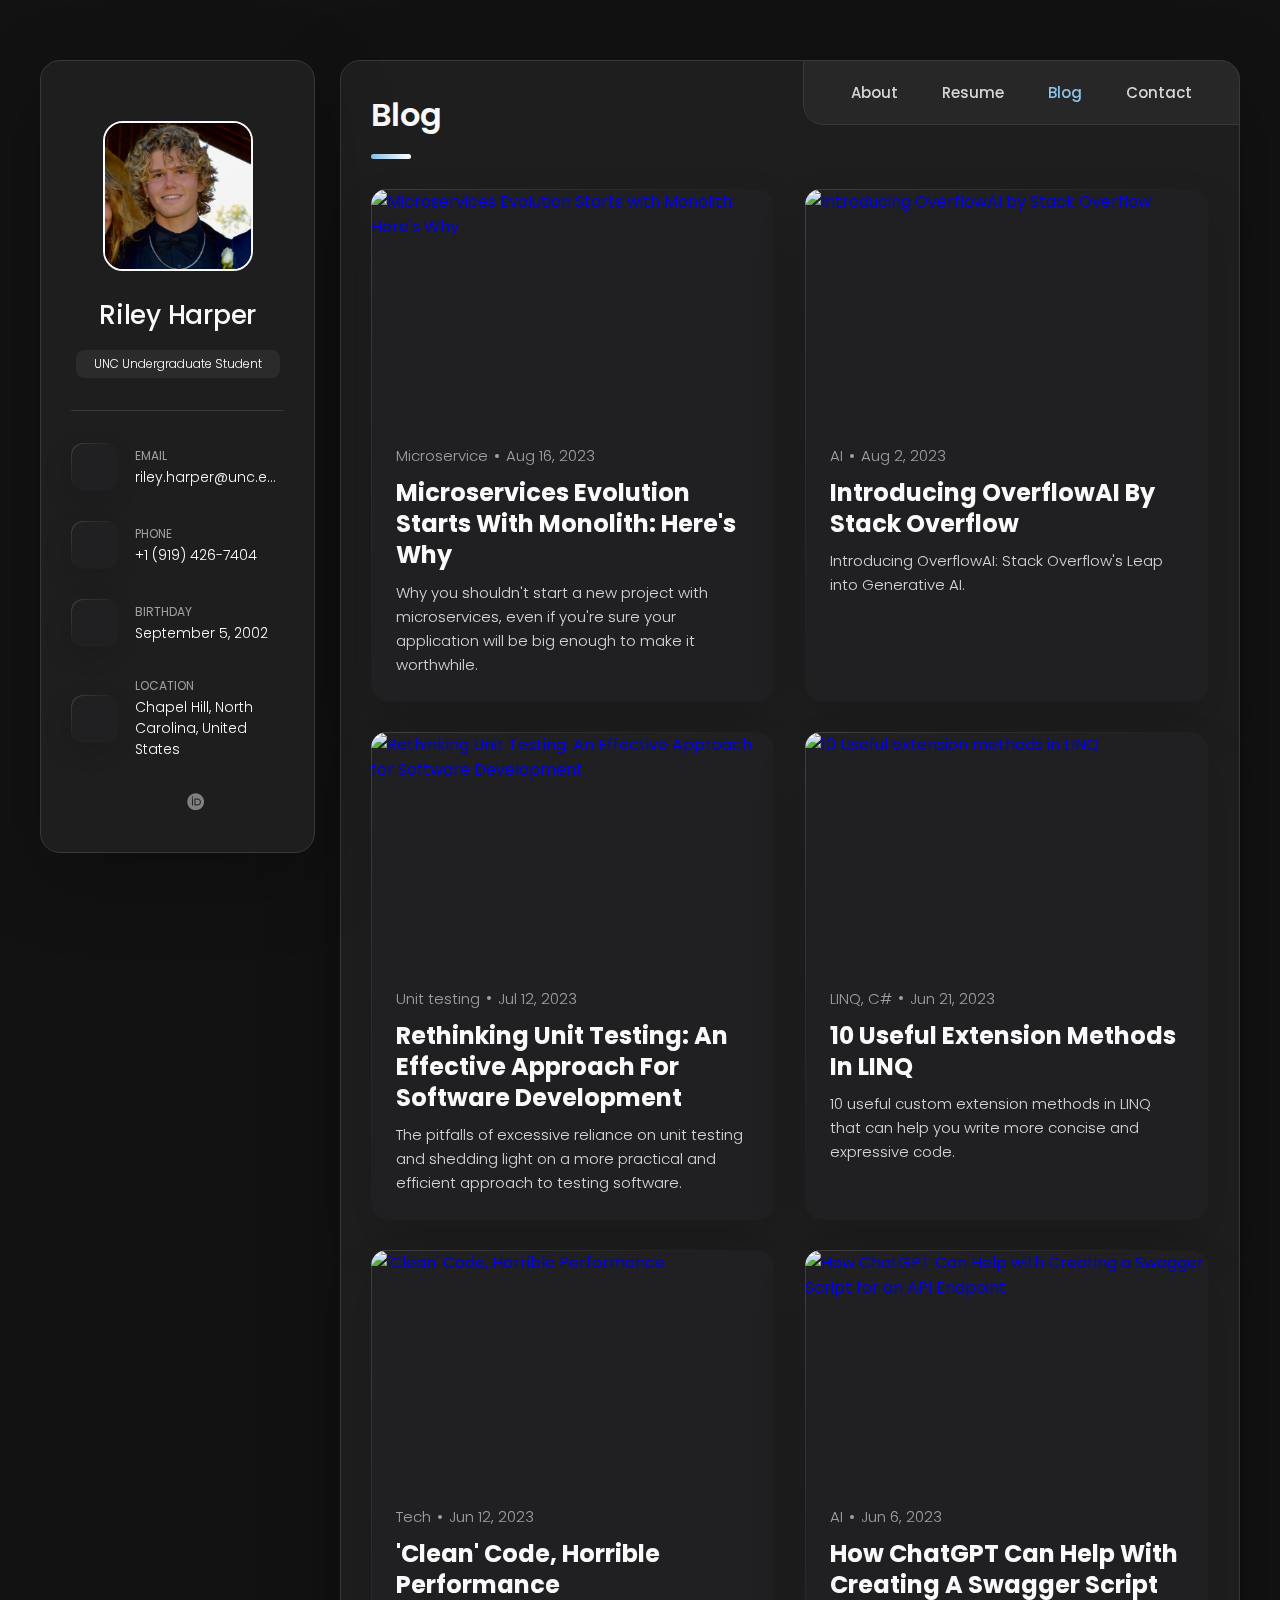
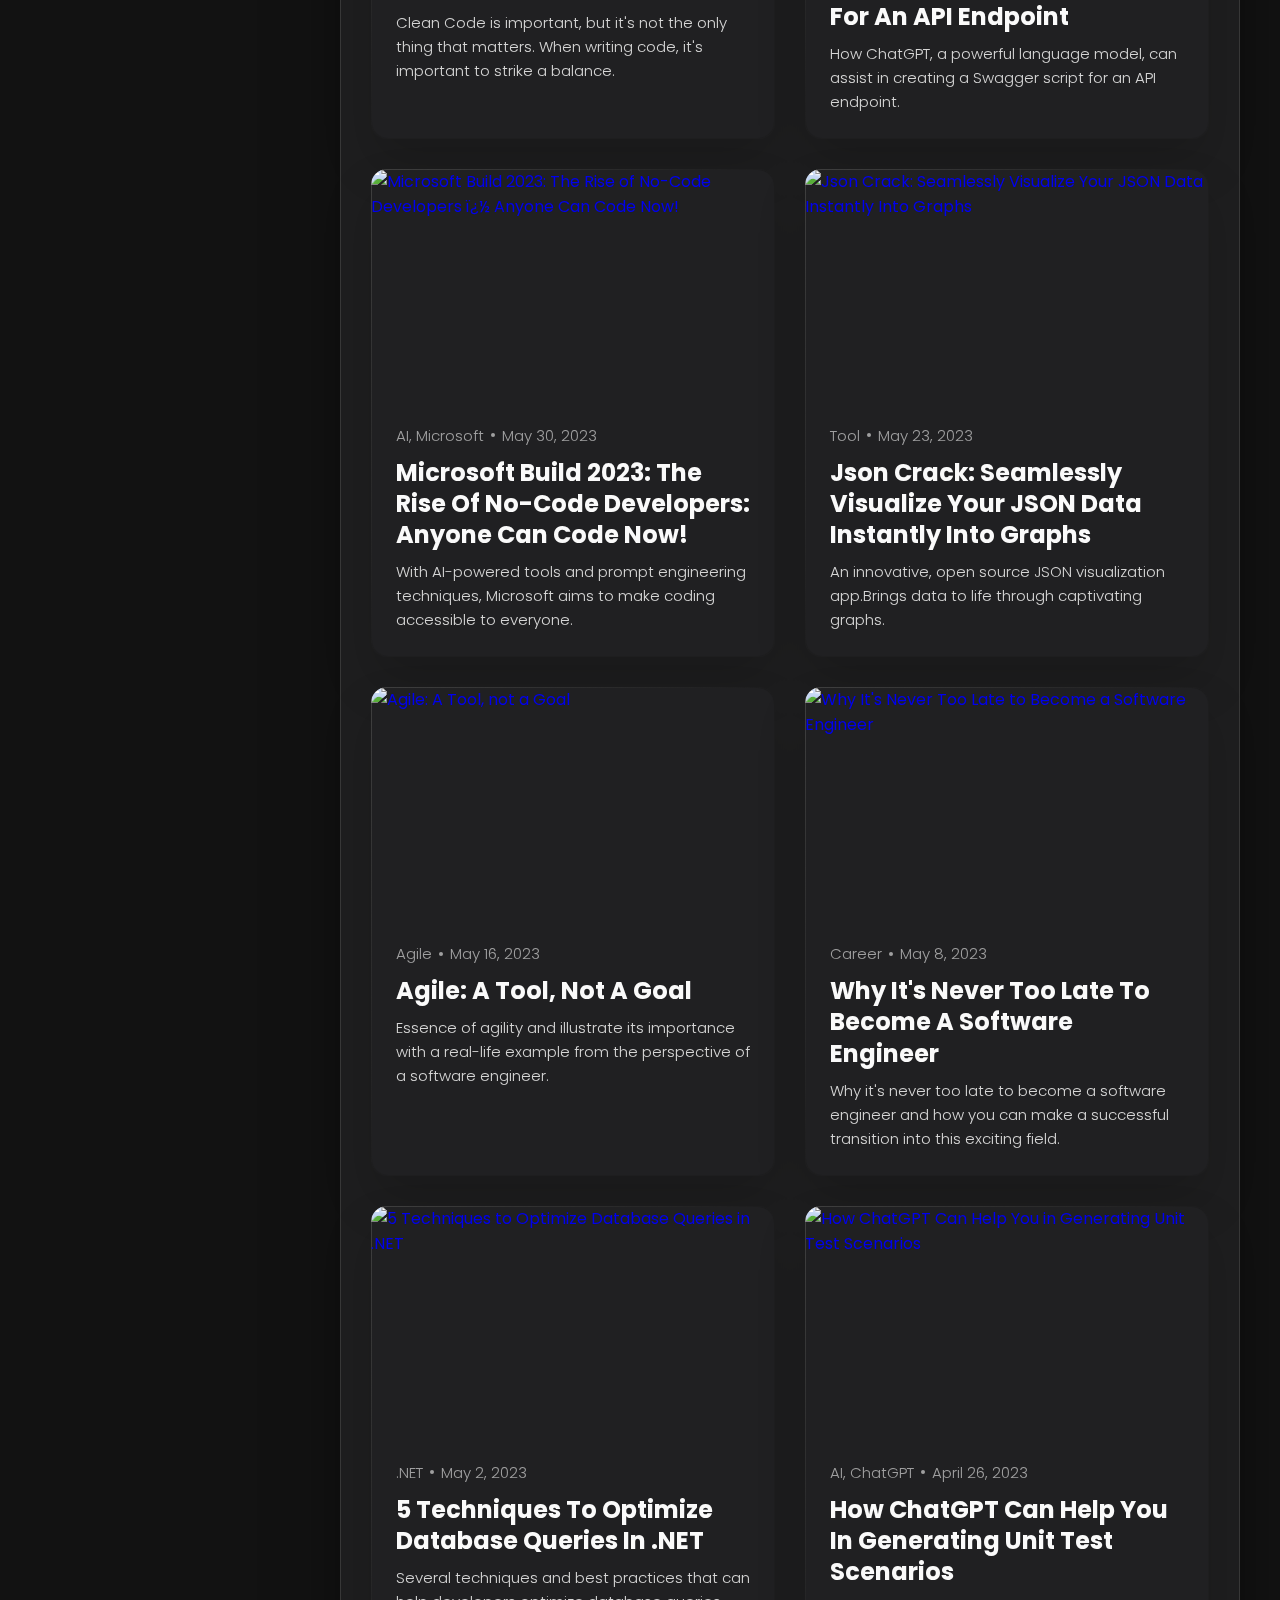
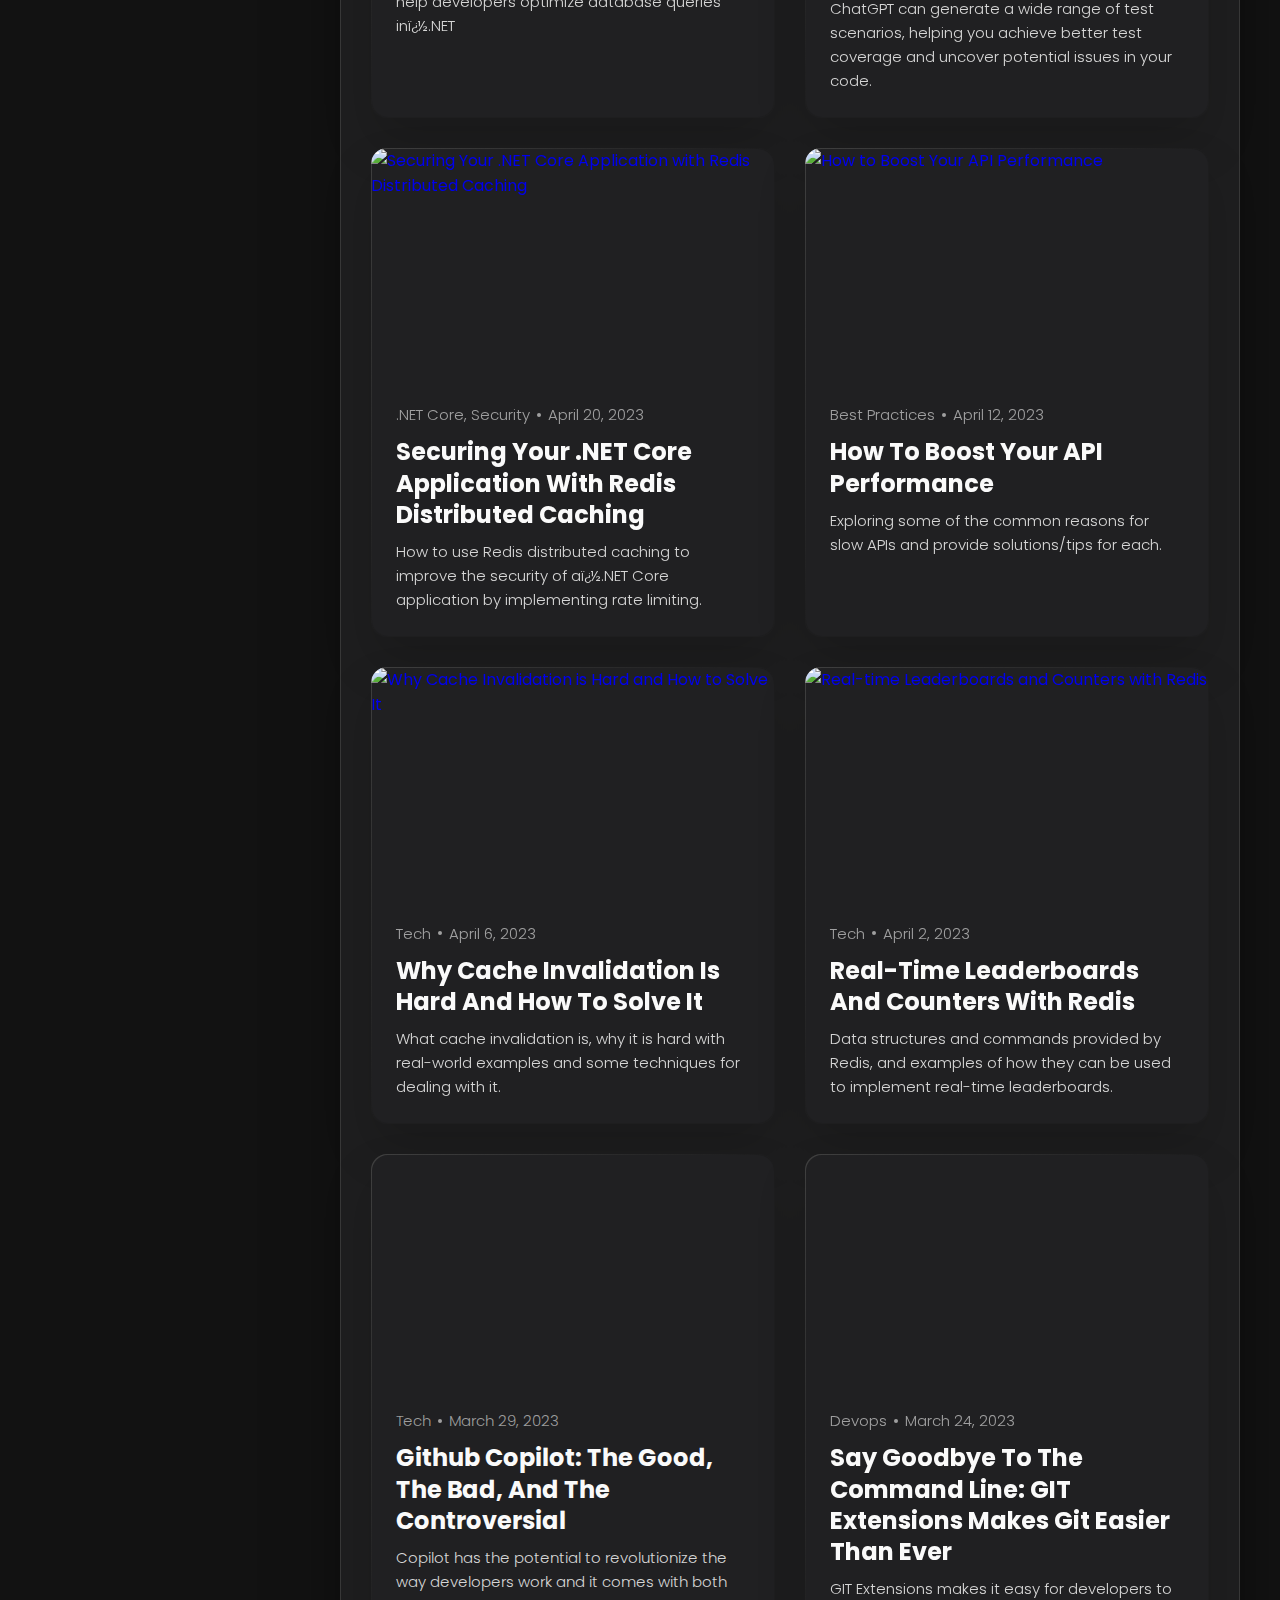
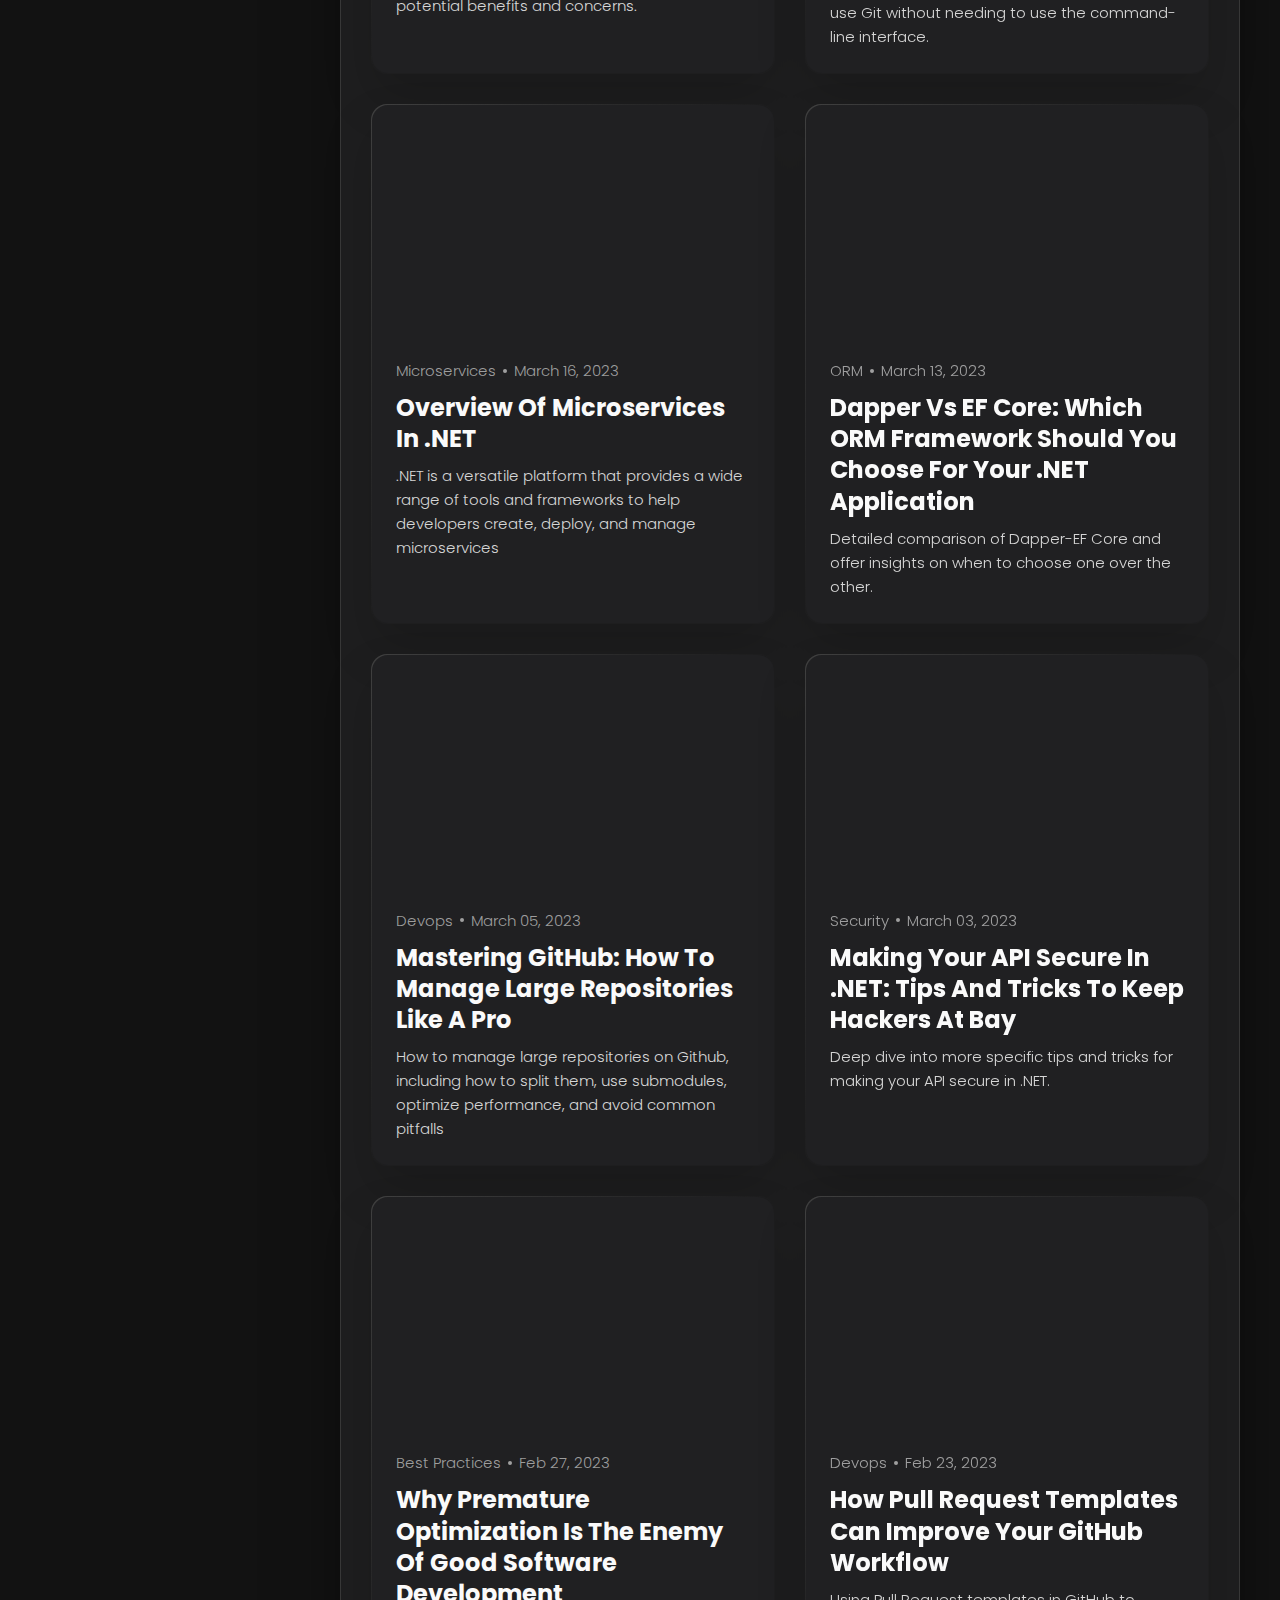
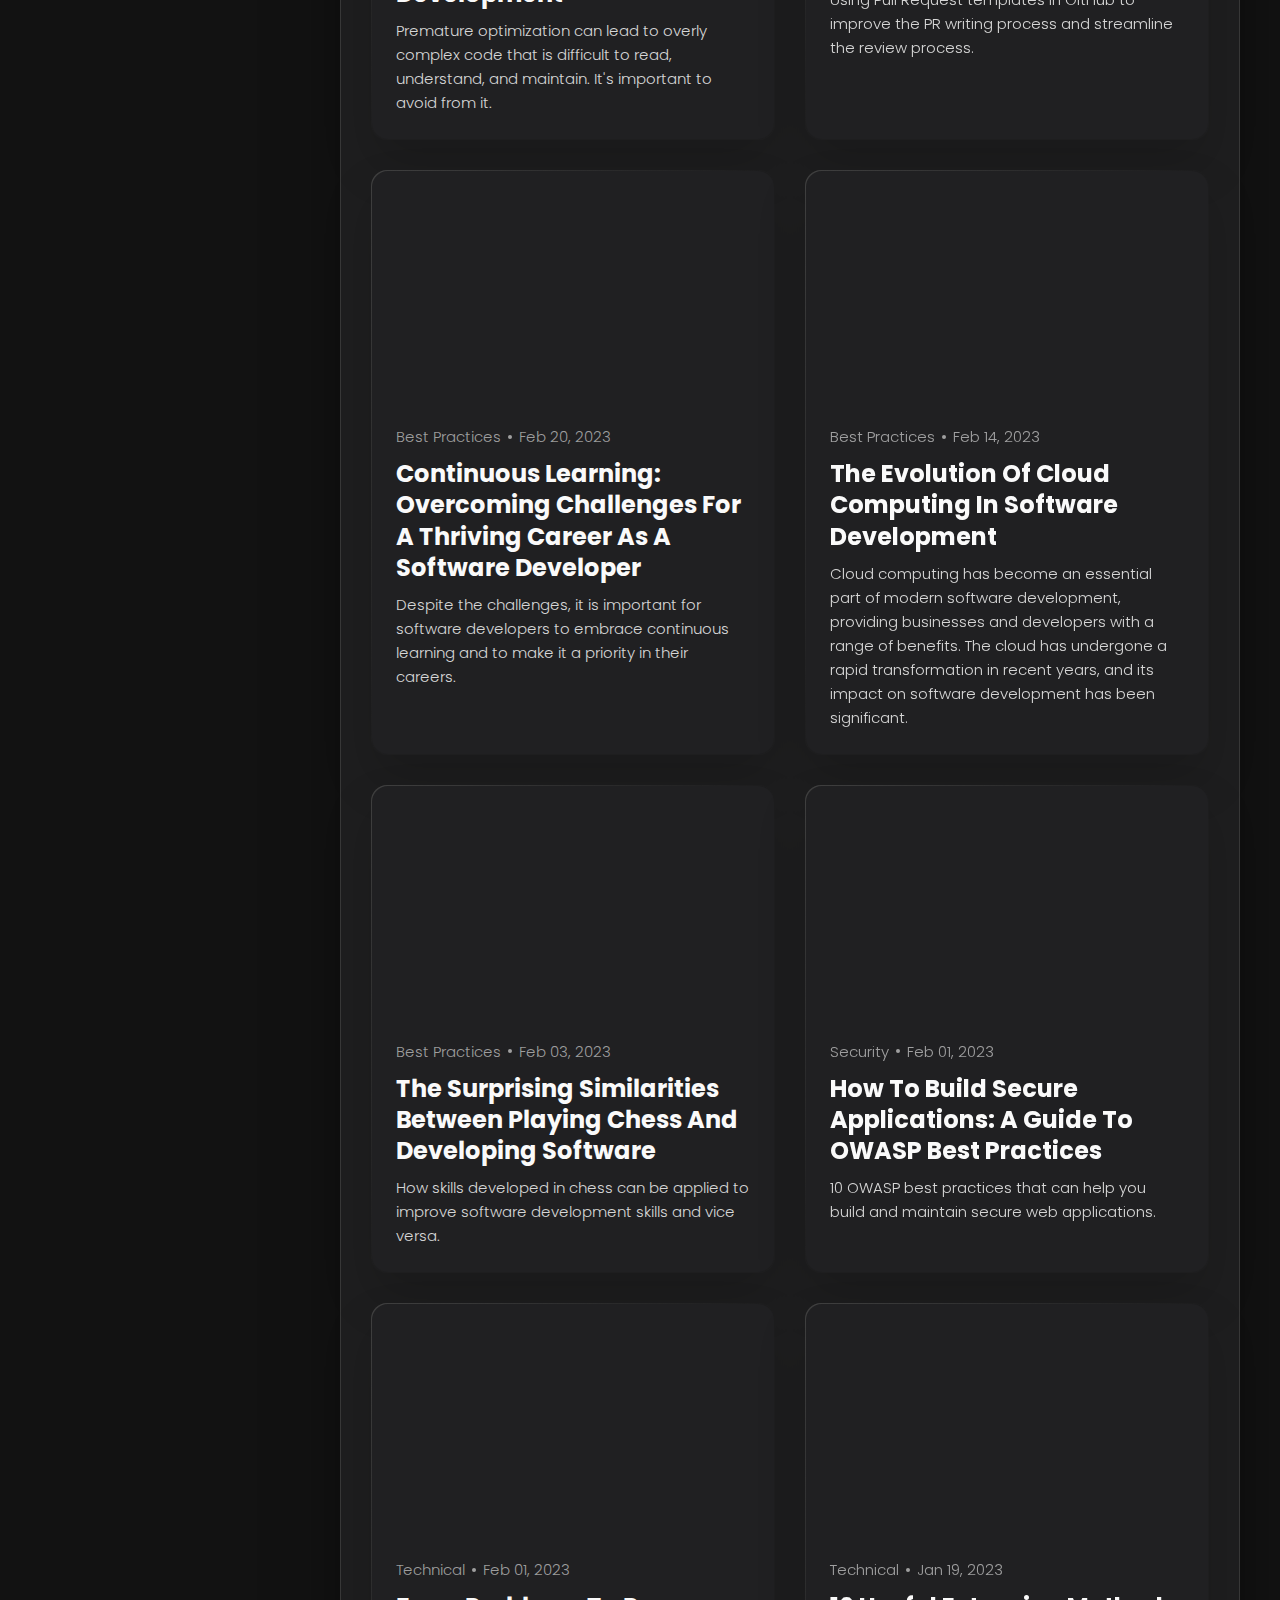
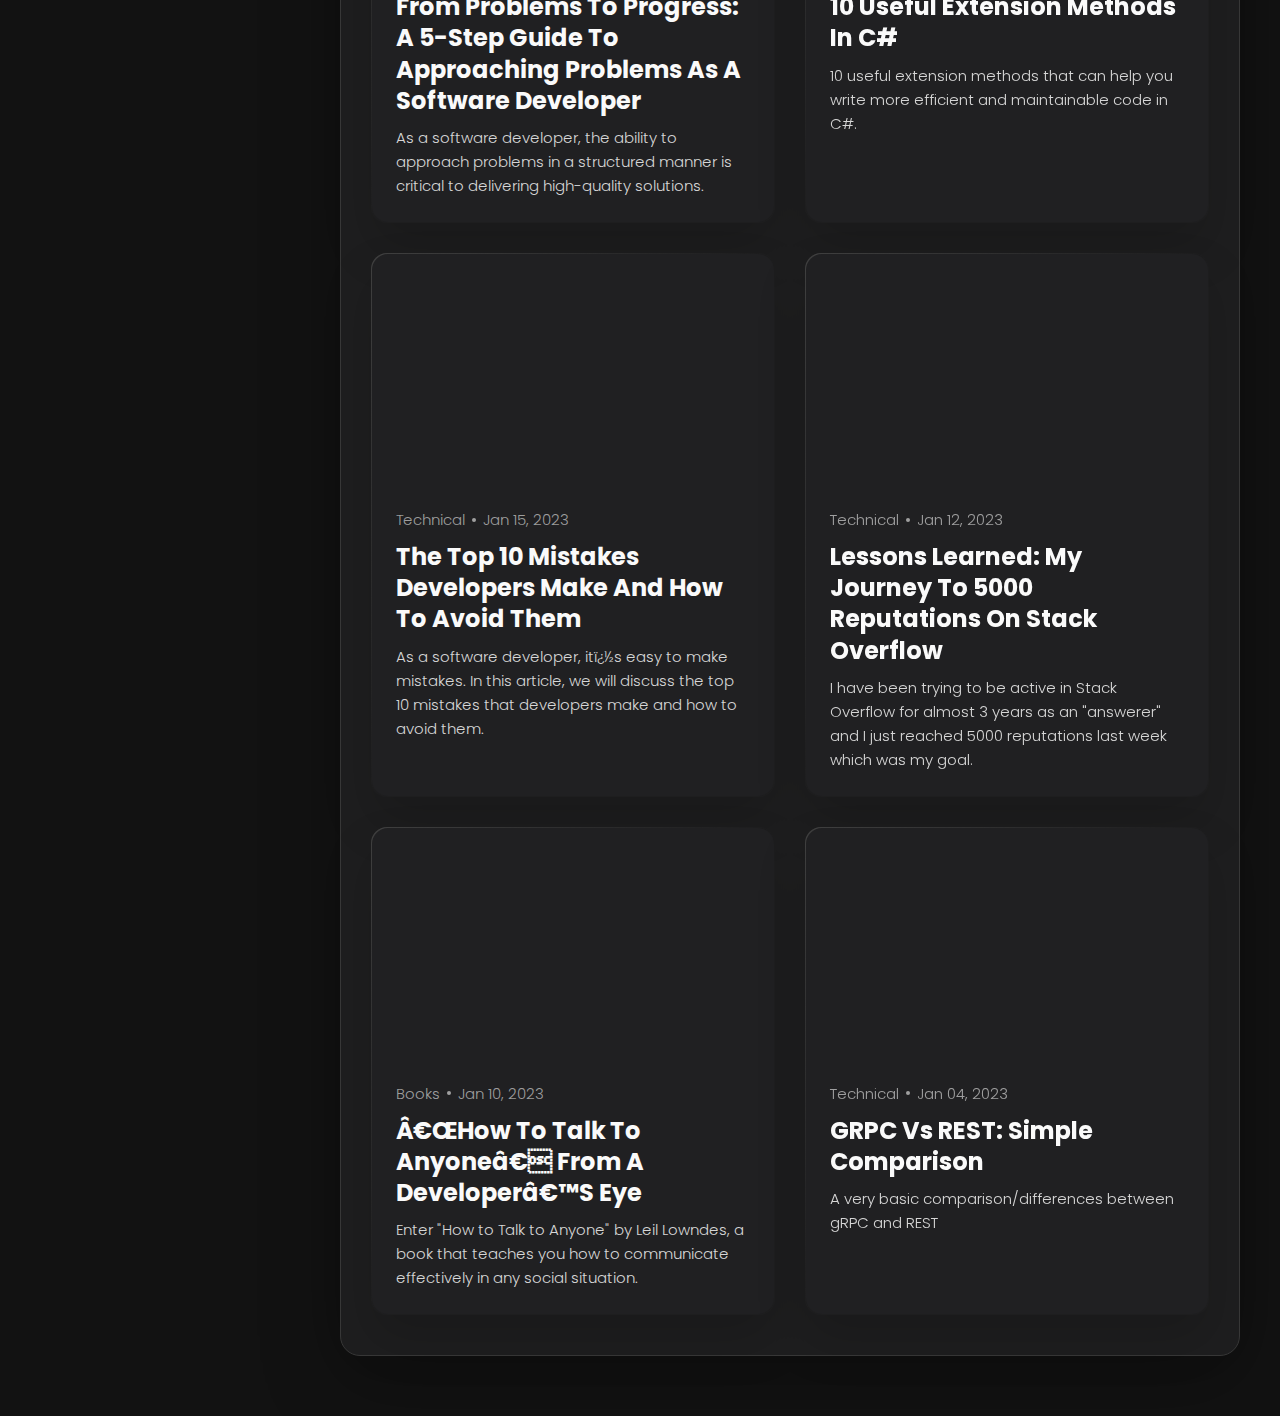
==== commit 5c4f54cb: "Update blog.html" ====
--- a/blog.html
+++ b/blog.html
@@ -136,20 +136,22 @@
                 <ul class="social-list">
 
                     <li class="social-item">
-                        <a href="https://stackoverflow.com/users/5519709/selim-yildiz" class="social-link">
-                            <ion-icon name="logo-stackoverflow"></ion-icon>
+                        <a href="https://www.linkedin.com/in/rileymharper" class="social-link" target="_blank">
+                            <ion-icon name="logo-linkedin"></ion-icon>
                         </a>
                     </li>
-
+                    
                     <li class="social-item">
-                        <a href="https://twitter.com/yildizseli" target="_blank" class="social-link">
-                            <ion-icon name="logo-twitter"></ion-icon>
+                        <a href="https://www.instagram.com/rrmharp/" class="social-link" target="_blank">
+                            <ion-icon name="logo-instagram"></ion-icon>
                         </a>
                     </li>
-
+                    
                     <li class="social-item">
-                        <a href="https://medium.com/@selimyildiz91" class="social-link">
-                            <ion-icon name="logo-medium"></ion-icon>
+                        <a href="https://orcid.org/0009-0009-9443-366X" class="social-link" target="_blank">
+                            <svg width="18" height="18" style="margin-top: -3px;" viewBox="0 0 530 530">
+                                <path fill="#808080" d="M294.8 188.2h-45.9V342h47.5c67.6 0 83.1-51.3 83.1-76.9 0-41.6-26.5-76.9-84.7-76.9zM256 8C119 8 8 119 8 256s111 248 248 248 248-111 248-248S393 8 256 8zm-80.8 360.8h-29.8v-207.5h29.8zm-14.9-231.1a19.6 19.6 0 1 1 19.6-19.6 19.6 19.6 0 0 1 -19.6 19.6zM300 369h-81V161.3h80.6c76.7 0 110.4 54.8 110.4 103.9C410 318.4 368.4 369 300 369z"></path>
+                            </svg>
                         </a>
                     </li>
 
@@ -158,7 +160,6 @@
             </div>
 
         </aside>
-
         <!--
           - #main-content
         -->
--- a/assets/css/style.css
+++ b/assets/css/style.css
@@ -53,16 +53,16 @@
     hsl(204, 72%, 73%), /* UNC Blue */
     hsl(360, 100%, 100%)  /* White */
   );
- --bg-gradient-blue-1: linear-gradient(
+--bg-gradient-blue-1: linear-gradient(
     to bottom right, 
-    hsl(204, 72%, 73%) 0%, /* UNC Blue */
-    hsl(360, 100%, 100%) 50%  /* White */
+    hsl(204, 72%, 73%) 0%, /* Light UNC Blue */
+    hsla(204, 72%, 73%, 0) 50%
   );
   --bg-gradient-blue-2: linear-gradient(
     135deg, 
-    hsl(204, 72%, 73%) 0%, /* UNC Blue */
-    hsl(360, 100%, 100%) 59.86%  /* White */
-  ), hsl(240, 2%, 13%); /* Gray */
+    hsla(204, 72%, 73%, 0.251) 0%, /* Light UNC Blue with transparency */
+    hsla(204, 72%, 73%, 0) 59.86%
+  ), hsl(240, 2%, 13%); /* Dark gray */
 
   /* solid */
 
@@ -351,7 +351,7 @@
 
 .avatar-box img {
   border-radius: 20px;
-  border: 4px solid var(--white-2);
+  border: 2.5px solid var(--white-2);
 }
 
 .info-content .name {
@@ -461,10 +461,13 @@
   font-size: 18px;
 }
 
-
 .social-item .social-link:hover { color: var(--light-gray); }
 
-
+.social-item .social-icon {
+  width: 2px; /* Match the font-size of the other icons */
+  height: 2px; /* Ensure the image is square */
+  filter: grayscale(100%); /* Optionally apply a filter to match the color */
+}
 
 
 
